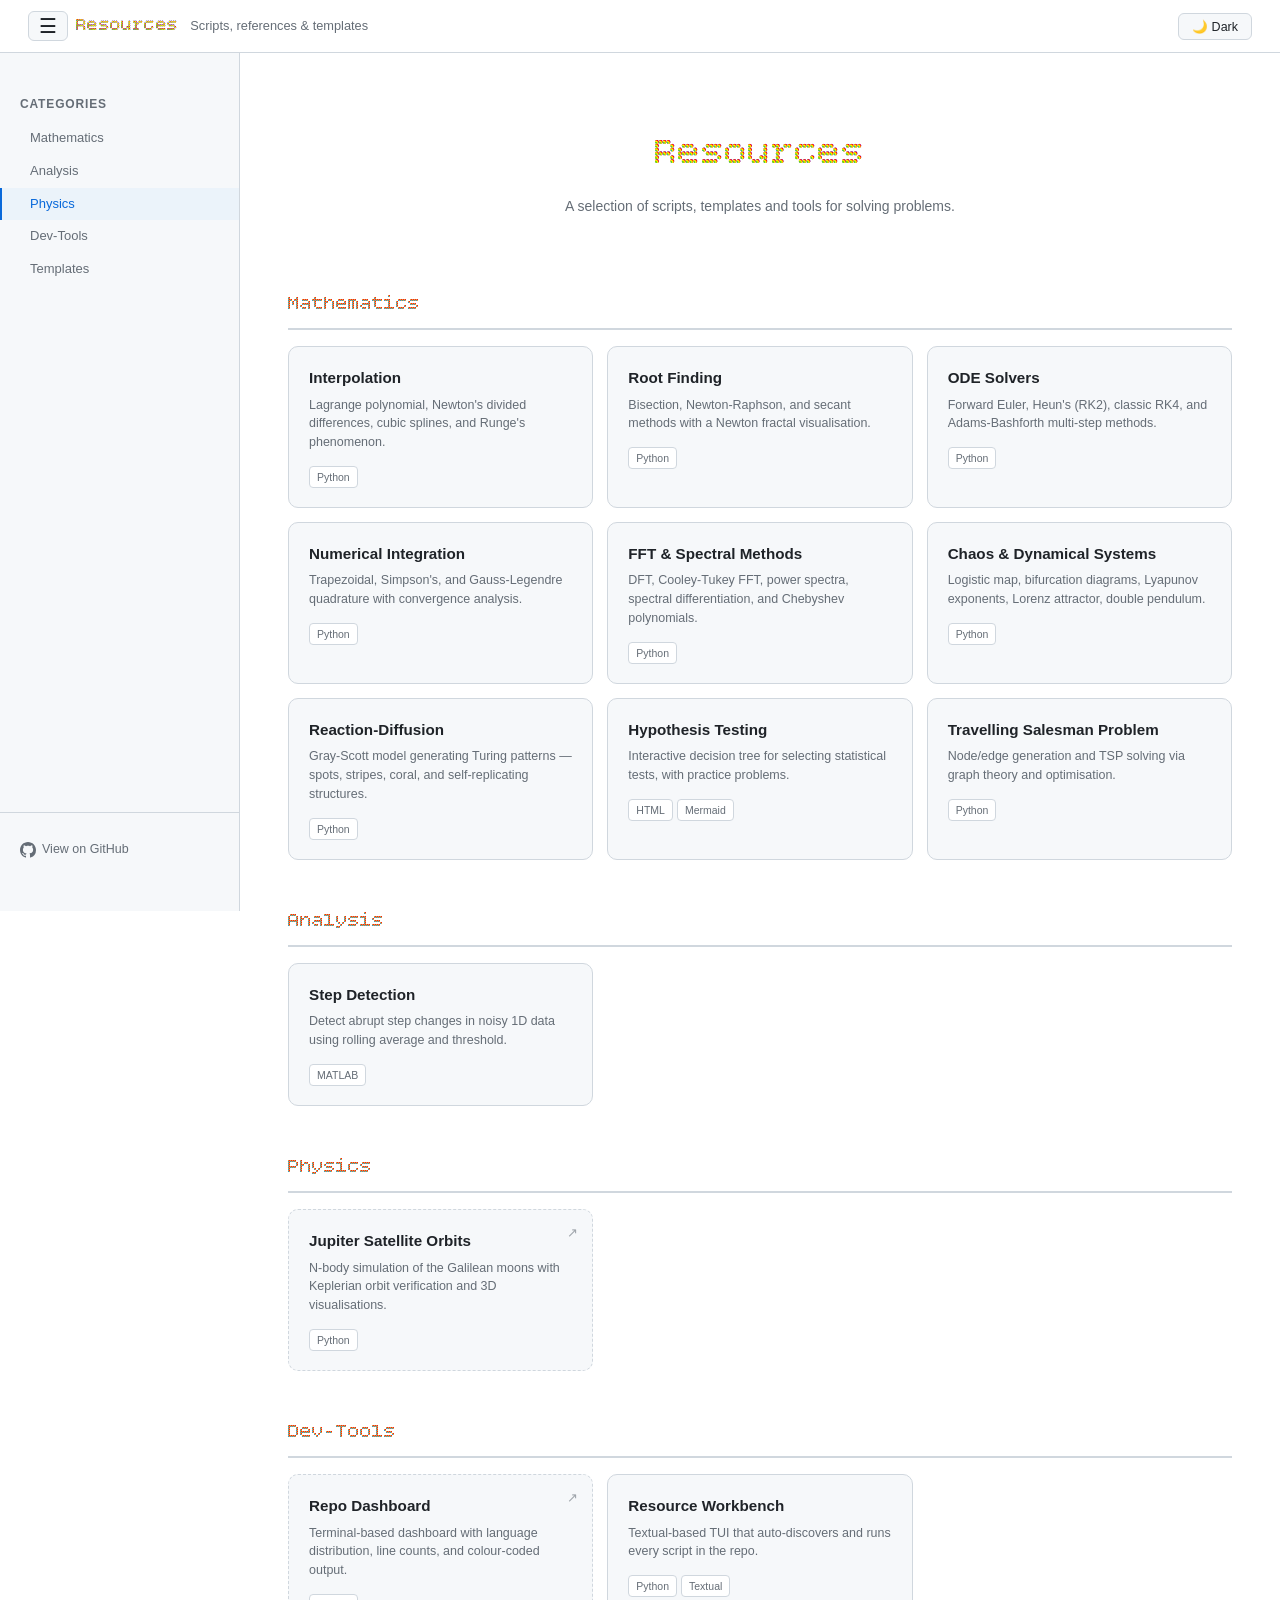
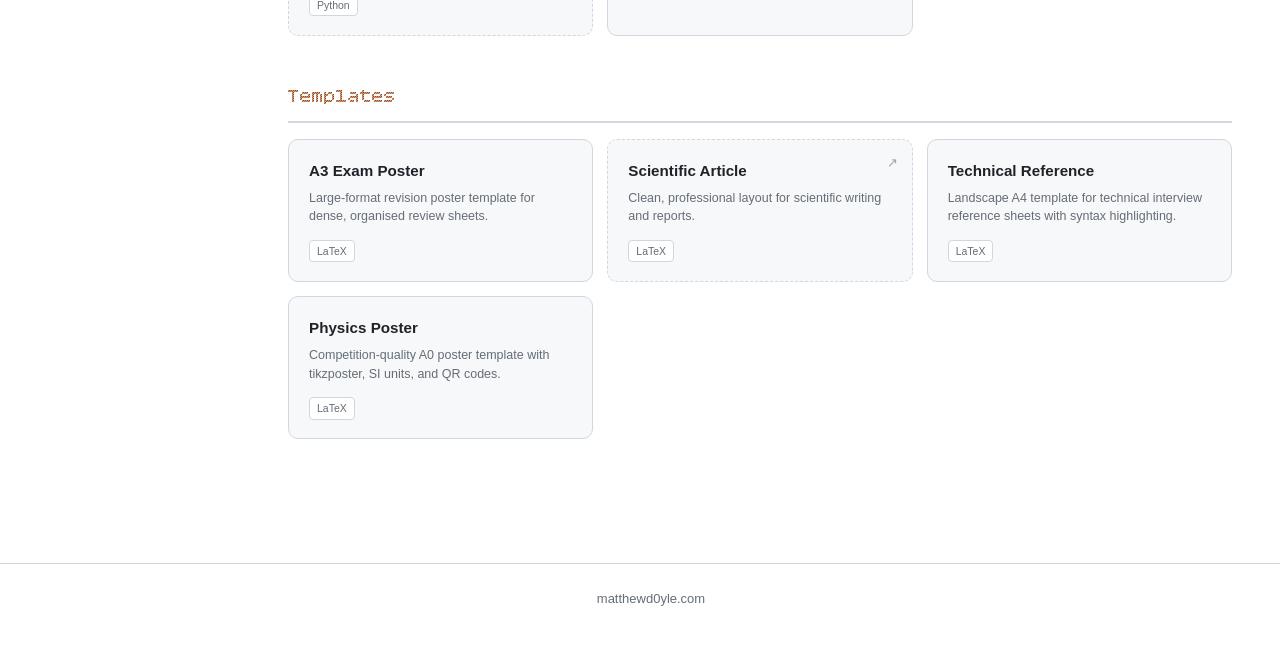
==== index.html @ 34c57814 "Add Numerical Methods pages and shared assets Add new per-topic HTML pages for the Numerical Methods" ====
<!DOCTYPE html>
<html lang="en">
<head>
  <meta charset="UTF-8" />
  <meta name="viewport" content="width=device-width, initial-scale=1.0" />
  <title>Resources</title>
  <link rel="preconnect" href="https://fonts.googleapis.com">
  <link rel="preconnect" href="https://fonts.gstatic.com" crossorigin>
  <link href="https://fonts.googleapis.com/css2?family=Bitcount+Single+Ink:wght@100..900&display=swap" rel="stylesheet">
  <link rel="stylesheet" href="shared/style.css" />
  <script src="shared/theme.js"></script>
</head>
<body>

<header>
  <div class="header-actions">
    <button id="hamburger-btn" aria-label="Toggle sidebar" onclick="toggleSidebar()">&#9776;</button>
    <div class="title-bar">
      <h1>Resources</h1>
      <span class="subtitle">Scripts, references &amp; templates</span>
    </div>
  </div>
  <button id="theme-btn" onclick="toggleTheme()" aria-label="Toggle colour theme"></button>
</header>

<div class="layout">
<nav class="sidebar" id="sidebar" aria-label="Navigation">
  <button id="sidebar-close-btn" aria-label="Close navigation menu" onclick="closeSidebar()">&times;</button>
  <span class="nav-section">Categories</span>
  <a class="nav-item" href="#mathematics">Mathematics</a>
  <a class="nav-item" href="#analysis">Analysis</a>
  <a class="nav-item" href="#physics">Physics</a>
  <a class="nav-item" href="#dev-tools">Dev-Tools</a>
  <a class="nav-item" href="#templates">Templates</a>
  <div class="sidebar-bottom">
    <a class="sidebar-github" href="https://github.com/matthewjdoyle/Resources" target="_blank" rel="noopener">
      <svg width="16" height="16" viewBox="0 0 16 16" fill="currentColor"><path d="M8 0C3.58 0 0 3.58 0 8c0 3.54 2.29 6.53 5.47 7.59.4.07.55-.17.55-.38 0-.19-.01-.82-.01-1.49-2.01.37-2.53-.49-2.69-.94-.09-.23-.48-.94-.82-1.13-.28-.15-.68-.52-.01-.53.63-.01 1.08.58 1.23.82.72 1.21 1.87.87 2.33.66.07-.52.28-.87.51-1.07-1.78-.2-3.64-.89-3.64-3.95 0-.87.31-1.59.82-2.15-.08-.2-.36-1.02.08-2.12 0 0 .67-.21 2.2.82.64-.18 1.32-.27 2-.27.68 0 1.36.09 2 .27 1.53-1.04 2.2-.82 2.2-.82.44 1.1.16 1.92.08 2.12.51.56.82 1.27.82 2.15 0 3.07-1.87 3.75-3.65 3.95.29.25.54.73.54 1.48 0 1.07-.01 1.93-.01 2.2 0 .21.15.46.55.38A8.013 8.013 0 0016 8c0-4.42-3.58-8-8-8z"/></svg>
      View on GitHub
    </a>
  </div>
</nav>
<div class="sidebar-overlay" id="sidebar-overlay" onclick="closeSidebar()"></div>

<div class="dashboard">

  <div class="hero">
    <h1>Resources</h1>
    <p>A selection of scripts, templates and tools for solving problems.</p>
  </div>

  <!-- ── Mathematics ─────────────────────────────────────────────── -->
  <div class="category" id="mathematics">
    <h2 class="category-heading">Mathematics</h2>
    <div class="card-grid">
      <a class="card" href="Mathematics/Numerical-Methods/Interpolation/">
        <h3>Interpolation</h3>
        <p>Lagrange polynomial, Newton's divided differences, cubic splines, and Runge's phenomenon.</p>
        <span class="tag">Python</span>
      </a>
      <a class="card" href="Mathematics/Numerical-Methods/Root-Finding/">
        <h3>Root Finding</h3>
        <p>Bisection, Newton-Raphson, and secant methods with a Newton fractal visualisation.</p>
        <span class="tag">Python</span>
      </a>
      <a class="card" href="Mathematics/Numerical-Methods/ODE-Solvers/">
        <h3>ODE Solvers</h3>
        <p>Forward Euler, Heun's (RK2), classic RK4, and Adams-Bashforth multi-step methods.</p>
        <span class="tag">Python</span>
      </a>
      <a class="card" href="Mathematics/Numerical-Methods/Numerical-Integration/">
        <h3>Numerical Integration</h3>
        <p>Trapezoidal, Simpson's, and Gauss-Legendre quadrature with convergence analysis.</p>
        <span class="tag">Python</span>
      </a>
      <a class="card" href="Mathematics/Numerical-Methods/FFT-Spectral/">
        <h3>FFT &amp; Spectral Methods</h3>
        <p>DFT, Cooley-Tukey FFT, power spectra, spectral differentiation, and Chebyshev polynomials.</p>
        <span class="tag">Python</span>
      </a>
      <a class="card" href="Mathematics/Numerical-Methods/Chaos-Dynamics/">
        <h3>Chaos &amp; Dynamical Systems</h3>
        <p>Logistic map, bifurcation diagrams, Lyapunov exponents, Lorenz attractor, double pendulum.</p>
        <span class="tag">Python</span>
      </a>
      <a class="card" href="Mathematics/Numerical-Methods/Reaction-Diffusion/">
        <h3>Reaction-Diffusion</h3>
        <p>Gray-Scott model generating Turing patterns — spots, stripes, coral, and self-replicating structures.</p>
        <span class="tag">Python</span>
      </a>
      <a class="card" href="Mathematics/Hypothesis Testing/HypothesisTesting.html">
        <h3>Hypothesis Testing</h3>
        <p>Interactive decision tree for selecting statistical tests, with practice problems.</p>
        <span class="tag">HTML</span><span class="tag">Mermaid</span>
      </a>
      <a class="card" href="shared/md.html?src=Mathematics/TSP/README.md">
        <h3>Travelling Salesman Problem</h3>
        <p>Node/edge generation and TSP solving via graph theory and optimisation.</p>
        <span class="tag">Python</span>
      </a>
    </div>
  </div>

  <!-- ── Analysis ────────────────────────────────────────────────── -->
  <div class="category" id="analysis">
    <h2 class="category-heading">Analysis</h2>
    <div class="card-grid">
      <a class="card" href="shared/md.html?src=Analysis/Step-Detection/README.md">
        <h3>Step Detection</h3>
        <p>Detect abrupt step changes in noisy 1D data using rolling average and threshold.</p>
        <span class="tag">MATLAB</span>
      </a>
    </div>
  </div>

  <!-- ── Physics ─────────────────────────────────────────────────── -->
  <div class="category" id="physics">
    <h2 class="category-heading">Physics</h2>
    <div class="card-grid">
      <a class="card" href="https://github.com/matthewjdoyle/Resources/tree/main/Physics/Jupiter-Satellite-Orbits" target="_blank" rel="noopener">
        <h3>Jupiter Satellite Orbits</h3>
        <p>N-body simulation of the Galilean moons with Keplerian orbit verification and 3D visualisations.</p>
        <span class="tag">Python</span>
      </a>
    </div>
  </div>

  <!-- ── Dev-Tools ───────────────────────────────────────────────── -->
  <div class="category" id="dev-tools">
    <h2 class="category-heading">Dev-Tools</h2>
    <div class="card-grid">
      <a class="card" href="https://github.com/matthewjdoyle/Resources/tree/main/Dev-Tools" target="_blank" rel="noopener">
        <h3>Repo Dashboard</h3>
        <p>Terminal-based dashboard with language distribution, line counts, and colour-coded output.</p>
        <span class="tag">Python</span>
      </a>
      <a class="card" href="shared/md.html?src=Dev-Tools/workbench/README.md">
        <h3>Resource Workbench</h3>
        <p>Textual-based TUI that auto-discovers and runs every script in the repo.</p>
        <span class="tag">Python</span><span class="tag">Textual</span>
      </a>
    </div>
  </div>

  <!-- ── Templates ───────────────────────────────────────────────── -->
  <div class="category" id="templates">
    <h2 class="category-heading">Templates</h2>
    <div class="card-grid">
      <a class="card" href="shared/md.html?src=Templates/LaTeX/A3 Exam Poster Template/README.md">
        <h3>A3 Exam Poster</h3>
        <p>Large-format revision poster template for dense, organised review sheets.</p>
        <span class="tag">LaTeX</span>
      </a>
      <a class="card" href="https://github.com/matthewjdoyle/Resources/tree/main/Templates/LaTeX/Popular%20Account%20Template" target="_blank" rel="noopener">
        <h3>Scientific Article</h3>
        <p>Clean, professional layout for scientific writing and reports.</p>
        <span class="tag">LaTeX</span>
      </a>
      <a class="card" href="shared/md.html?src=Templates/LaTeX/Info Sheet/README.md">
        <h3>Technical Reference</h3>
        <p>Landscape A4 template for technical interview reference sheets with syntax highlighting.</p>
        <span class="tag">LaTeX</span>
      </a>
      <a class="card" href="shared/md.html?src=Templates/LaTeX/Physics Poster Template/README.md">
        <h3>Physics Poster</h3>
        <p>Competition-quality A0 poster template with tikzposter, SI units, and QR codes.</p>
        <span class="tag">LaTeX</span>
      </a>
    </div>
  </div>

</div>
</div>

<footer class="site-footer">
  <a href="https://www.matthewd0yle.com" target="_blank" rel="noopener">
    <img src="https://www.matthewd0yle.com/favicon.ico" alt="" width="16" height="16" class="footer-icon" />
    matthewd0yle.com
  </a>
</footer>

<script src="shared/nav.js"></script>
</body>
</html>
---- shared/style.css ----
/* ══════════════════════════════════════════════════════════════════
   Resources — Shared Stylesheet
   ══════════════════════════════════════════════════════════════════ */

/* ── CSS variables ──────────────────────────────────────────────── */
:root {
  --bg:         #ffffff;
  --surface:    #f6f8fa;
  --border:     #d0d7de;
  --text:       #1f2328;
  --muted:      #656d76;
  --accent:     #0969da;
  --accent2:    #1a7f37;
  --accent3:    #cf222e;
  --accent4:    #8250df;
  --code-bg:    #f6f8fa;
  --code-text:  #1f2328;
  --fig-bg:     #f0f6ff;
  --fig-border: #0969da;
  --inprac-bg:  #dafbe1;
  --inprac-border: #1a7f37;
  --warn-bg:    #fff8c5;
  --warn-border:#9a6700;
  --sidebar-w:  240px;
}
.dark {
  --bg:         #0d1117;
  --surface:    #161b22;
  --border:     #30363d;
  --text:       #e6edf3;
  --muted:      #8b949e;
  --accent:     #58a6ff;
  --accent2:    #3fb950;
  --accent3:    #ff7b72;
  --accent4:    #d2a8ff;
  --code-bg:    #161b22;
  --code-text:  #e6edf3;
  --fig-bg:     #1c2333;
  --fig-border: #58a6ff;
  --inprac-bg:  #112d21;
  --inprac-border: #3fb950;
  --warn-bg:    #2d2200;
  --warn-border:#d4a72c;
}

/* ── Reset ──────────────────────────────────────────────────────── */
*, *::before, *::after { box-sizing: border-box; margin: 0; padding: 0; }
html { scroll-behavior: smooth; }
body {
  background: var(--bg);
  color: var(--text);
  font-family: -apple-system, BlinkMacSystemFont, "Segoe UI", Helvetica, Arial, sans-serif;
  font-size: 15.5px;
  line-height: 1.75;
  transition: background .2s, color .2s;
}
a { color: var(--accent); text-decoration: none; }
a:hover { text-decoration: underline; }
p { margin-bottom: 1em; }
ul, ol { padding-left: 1.6em; margin-bottom: 1em; }
li { margin-bottom: .3em; }

/* ── Top bar ──────────────────────────────────────────────────── */
header {
  position: sticky; top: 0; z-index: 200;
  background: var(--bg);
  border-bottom: 1px solid var(--border);
  display: flex; align-items: center; justify-content: space-between;
  padding: 10px 28px;
  backdrop-filter: blur(8px);
}
header .title-bar { display: flex; align-items: baseline; gap: 12px; }
header h1 { font-size: 1.15rem; font-weight: 400; letter-spacing: .02em; font-family: "Bitcount Single Ink", sans-serif; }
header h1 a { color: inherit; text-decoration: none; }
header h1 a:hover { color: var(--accent); text-decoration: none; }
header .subtitle { font-size: .8rem; color: var(--muted); }
#theme-btn {
  background: var(--surface); border: 1px solid var(--border);
  color: var(--text); border-radius: 6px; padding: 5px 13px;
  cursor: pointer; font-size: 12.5px; transition: background .15s;
}
#theme-btn:hover { background: var(--border); }
#theme-btn:focus { outline: 2px solid #58a6ff; outline-offset: 2px; }

/* ── Layout: sidebar + content ──────────────────────────────── */
.layout { display: flex; min-height: 100vh; }

/* Sidebar */
nav.sidebar {
  width: var(--sidebar-w);
  flex-shrink: 0;
  position: sticky;
  top: 42px;
  height: calc(100vh - 42px);
  overflow-y: auto;
  border-right: 1px solid var(--border);
  padding: 24px 0 40px;
  background: var(--surface);
}
nav.sidebar .nav-group { margin-bottom: 6px; }
nav.sidebar .nav-section {
  display: block; padding: 7px 20px;
  font-size: 12px; font-weight: 700;
  text-transform: uppercase; letter-spacing: .07em;
  color: var(--muted); cursor: default; margin-top: 10px;
}
nav.sidebar a.nav-item {
  display: block; padding: 5px 20px 5px 28px;
  font-size: 13px; color: var(--muted);
  border-left: 2px solid transparent;
  transition: color .15s, border-color .15s;
  text-decoration: none;
}
nav.sidebar a.nav-item:hover { color: var(--text); }
nav.sidebar a.nav-item:focus { outline: 2px solid #58a6ff; outline-offset: 2px; }
nav.sidebar a.nav-item.active {
  color: var(--accent);
  border-left-color: var(--accent);
  background: rgba(88,166,255,.07);
}
nav.sidebar a.nav-item.topic-link {
  padding-left: 20px;
  font-weight: 500;
}
nav.sidebar a.nav-item.topic-link.current {
  color: var(--accent);
  font-weight: 600;
}

/* Main content */
main { flex: 1; max-width: 820px; padding: 48px 52px 100px; min-width: 0; }

/* ── Typography ──────────────────────────────────────────────── */
h1.doc-title {
  font-size: 2.2rem; font-weight: 400; line-height: 1.2;
  margin-bottom: 6px; letter-spacing: .01em;
  font-family: "Bitcount Single Ink", sans-serif;
}
.doc-meta { color: var(--muted); font-size: 13px; margin-bottom: 36px; }
.doc-meta span { margin-right: 18px; }

h2.section-heading {
  font-size: 1.55rem; font-weight: 400;
  border-bottom: 2px solid var(--border);
  padding-bottom: 8px; margin: 56px 0 20px;
  scroll-margin-top: 60px;
  font-family: "Bitcount Single Ink", sans-serif;
}
h2.section-heading .section-num {
  color: var(--muted); margin-right: 10px; font-weight: 400;
}
h3.sub-heading {
  font-size: 1.1rem; font-weight: 600;
  margin: 32px 0 12px; scroll-margin-top: 60px;
}
h4.minor-heading {
  font-size: .95rem; font-weight: 600;
  margin: 20px 0 8px; color: var(--muted);
  text-transform: uppercase; letter-spacing: .05em; font-size: .8rem;
}

/* ── Figures ────────────────────────────────────────────────── */
figure {
  background: var(--fig-bg);
  border: 1px solid var(--border);
  border-left: 3px solid var(--fig-border);
  border-radius: 0 8px 8px 0;
  overflow: hidden;
  margin: 24px 0;
}
figure img {
  width: 100%; display: block;
  border-bottom: 1px solid var(--border);
}
figcaption {
  padding: 11px 16px;
  font-size: 13px; color: var(--muted); line-height: 1.55;
}
figcaption strong { color: var(--text); }
figcaption .fig-num { color: var(--accent); font-weight: 700; margin-right: 4px; }
figcaption .run-ref {
  display: inline-block; margin-top: 5px;
  font-family: monospace; font-size: 11.5px;
  background: var(--code-bg); border: 1px solid var(--border);
  border-radius: 4px; padding: 1px 7px; color: var(--accent2);
}

.fig-row { display: grid; grid-template-columns: 1fr 1fr; gap: 16px; margin: 24px 0; }
.fig-row figure { margin: 0; }

/* ── Callout boxes ──────────────────────────────────────────── */
.box {
  border-radius: 8px; padding: 16px 20px; margin: 20px 0;
  border: 1px solid var(--border);
}
.box-title {
  font-size: .78rem; font-weight: 700; text-transform: uppercase;
  letter-spacing: .07em; margin-bottom: 8px;
}
.box.inprac {
  background: var(--inprac-bg); border-color: var(--inprac-border);
}
.box.inprac .box-title { color: var(--accent2); }
.box.warning {
  background: var(--warn-bg); border-color: var(--warn-border);
}
.box.warning .box-title { color: var(--warn-border); }
.box.formula {
  background: var(--surface); border-color: var(--border);
  font-size: 1.05rem; text-align: center;
}

/* ── Code ────────────────────────────────────────────────────── */
pre {
  background: var(--code-bg);
  border: 1px solid var(--border);
  border-radius: 8px;
  padding: 16px 18px;
  overflow-x: auto;
  font-size: 13px; line-height: 1.55;
  margin: 14px 0;
}
code { font-family: "SFMono-Regular", Consolas, "Liberation Mono", Menlo, monospace; }
pre code { color: var(--accent2); }
p code, li code {
  background: var(--surface); border: 1px solid var(--border);
  border-radius: 4px; padding: 1px 6px; font-size: 13px;
  color: var(--accent3);
}

/* ── Comparison table ────────────────────────────────────────── */
.cmp-table { width: 100%; border-collapse: collapse; font-size: 13.5px; margin: 16px 0; }
.cmp-table th, .cmp-table td { text-align: left; padding: 9px 12px; border-bottom: 1px solid var(--border); }
.cmp-table th { background: var(--surface); font-weight: 600; font-size: 11.5px; text-transform: uppercase; letter-spacing: .05em; color: var(--muted); }
.cmp-table tr:last-child td { border-bottom: none; }
.cmp-table tr:hover td { background: rgba(88,166,255,.04); }

/* ── Abstract ────────────────────────────────────────────────── */
.abstract {
  background: var(--surface); border: 1px solid var(--border);
  border-radius: 10px; padding: 20px 24px; margin-bottom: 40px;
  font-size: 14px; color: var(--muted); line-height: 1.7;
}
.abstract strong { color: var(--text); }

/* ── Section divider ─────────────────────────────────────────── */
.sec-divider { border: none; border-top: 1px solid var(--border); margin: 48px 0 0; }

/* ── Breadcrumb ──────────────────────────────────────────────── */
.breadcrumb {
  font-size: 13px;
  color: var(--muted);
  margin-bottom: 8px;
}
.breadcrumb a { color: var(--accent); }
.breadcrumb .sep { margin: 0 6px; opacity: 0.5; }

/* ── Topic prev/next navigation ──────────────────────────────── */
.topic-nav {
  display: flex;
  justify-content: space-between;
  padding: 16px 0;
  border-top: 1px solid var(--border);
  margin-top: 48px;
  font-size: 13.5px;
}
.topic-nav a { color: var(--accent); }

/* ── Sidebar toggle ───────────────────────────────────────── */
#hamburger-btn {
  background: var(--surface); border: 1px solid var(--border);
  color: var(--text); border-radius: 6px; padding: 4px 10px;
  cursor: pointer; font-size: 20px; line-height: 1;
}
#hamburger-btn:focus { outline: 2px solid #58a6ff; outline-offset: 2px; }
#sidebar-close-btn {
  display: none;
  background: none; border: none;
  color: var(--muted); font-size: 22px; cursor: pointer;
  padding: 10px 20px; text-align: right; width: 100%;
}
.sidebar-overlay {
  display: none;
  position: fixed; top: 0; left: 0;
  width: 100%; height: 100%;
  background: rgba(0,0,0,.4); z-index: 240;
}
.sidebar-overlay.active { display: block; }

/* Desktop sidebar collapse */
@media (min-width: 901px) {
  nav.sidebar { transition: width .2s, padding .2s, opacity .2s; }
  nav.sidebar.collapsed {
    width: 0; padding: 0; overflow: hidden; opacity: 0;
    border-right: none;
  }
}

/* ── Sidebar bottom section (GitHub link) ─────────────────── */
.sidebar-bottom {
  margin-top: auto;
  padding-top: 16px;
  border-top: 1px solid var(--border);
}
nav.sidebar {
  display: flex;
  flex-direction: column;
}
.sidebar-github {
  display: flex;
  align-items: center;
  gap: 6px;
  padding: 10px 20px;
  font-size: 12.5px;
  color: var(--muted);
  text-decoration: none;
}
.sidebar-github:hover { color: var(--accent); text-decoration: none; }
.sidebar-github svg { flex-shrink: 0; }

/* ── Header actions (back button area) ────────────────────── */
.header-actions {
  display: flex;
  align-items: center;
  gap: 8px;
}

/* ── Responsive ──────────────────────────────────────────────── */
@media (max-width: 900px) {
  #sidebar-close-btn { display: block; }
  nav.sidebar {
    position: fixed; top: 0; left: 0;
    width: 280px;
    height: 100vh; z-index: 250;
    transform: translateX(-100%);
    transition: transform .3s ease;
  }
  nav.sidebar.open { transform: translateX(0); }
  main { padding: 32px 22px 80px; }
  .fig-row { grid-template-columns: 1fr; }
}

/* ── Dashboard inside layout ──────────────────────────────── */
.layout .dashboard { flex: 1; min-width: 0; }

/* ══════════════════════════════════════════════════════════════════
   Dashboard-specific styles
   ══════════════════════════════════════════════════════════════════ */

.dashboard { max-width: 1000px; margin: 0 auto; padding: 48px 28px 80px; }
.dashboard .hero {
  text-align: center;
  margin-bottom: 48px;
  padding: 20px 0;
}
.dashboard .hero h1 {
  font-size: 2.4rem; font-weight: 400; letter-spacing: .01em;
  margin-bottom: 6px;
  font-family: "Bitcount Single Ink", sans-serif;
}
.dashboard .hero p {
  color: var(--muted); font-size: 14px; margin: 0;
}

.category { margin-bottom: 44px; }
.category-heading {
  font-size: 1.25rem; font-weight: 400;
  border-bottom: 2px solid var(--border);
  padding-bottom: 6px; margin-bottom: 16px;
  color: var(--text);
  font-family: "Bitcount Single Ink", sans-serif;
}

.card-grid {
  display: grid;
  grid-template-columns: repeat(auto-fill, minmax(270px, 1fr));
  gap: 14px;
}
a.card {
  display: block;
  background: var(--surface); border: 1px solid var(--border);
  border-radius: 10px; padding: 18px 20px;
  transition: border-color .15s, box-shadow .15s;
  text-decoration: none;
  color: inherit;
}
a.card:hover {
  border-color: var(--accent);
  box-shadow: 0 2px 12px rgba(88,166,255,.08);
  text-decoration: none;
}
a.card h3 {
  font-size: .95rem; font-weight: 600; margin-bottom: 4px;
  color: var(--text);
}
a.card p {
  font-size: 12.5px; color: var(--muted); margin-bottom: 10px;
  line-height: 1.5;
}
.tag {
  display: inline-block;
  font-size: 10.5px; background: var(--bg); border: 1px solid var(--border);
  border-radius: 4px; padding: 1px 7px; margin-right: 4px;
  color: var(--muted);
}

/* ── External-link card indicator ──────────────────────────────── */
a.card[href^="https://"] {
  border-style: dashed;
  position: relative;
}
a.card[href^="https://"]::after {
  content: "↗";
  position: absolute;
  top: 12px;
  right: 14px;
  font-size: 13px;
  color: var(--muted);
  opacity: 0.6;
}

/* ── Site footer ───────────────────────────────────────────────── */
.site-footer {
  text-align: center;
  padding: 24px 20px 32px;
  border-top: 1px solid var(--border);
  font-size: 13px;
  color: var(--muted);
}
.site-footer a {
  color: var(--muted);
  display: inline-flex;
  align-items: center;
  gap: 6px;
}
.site-footer a:hover { color: var(--accent); }
.footer-icon { border-radius: 2px; }
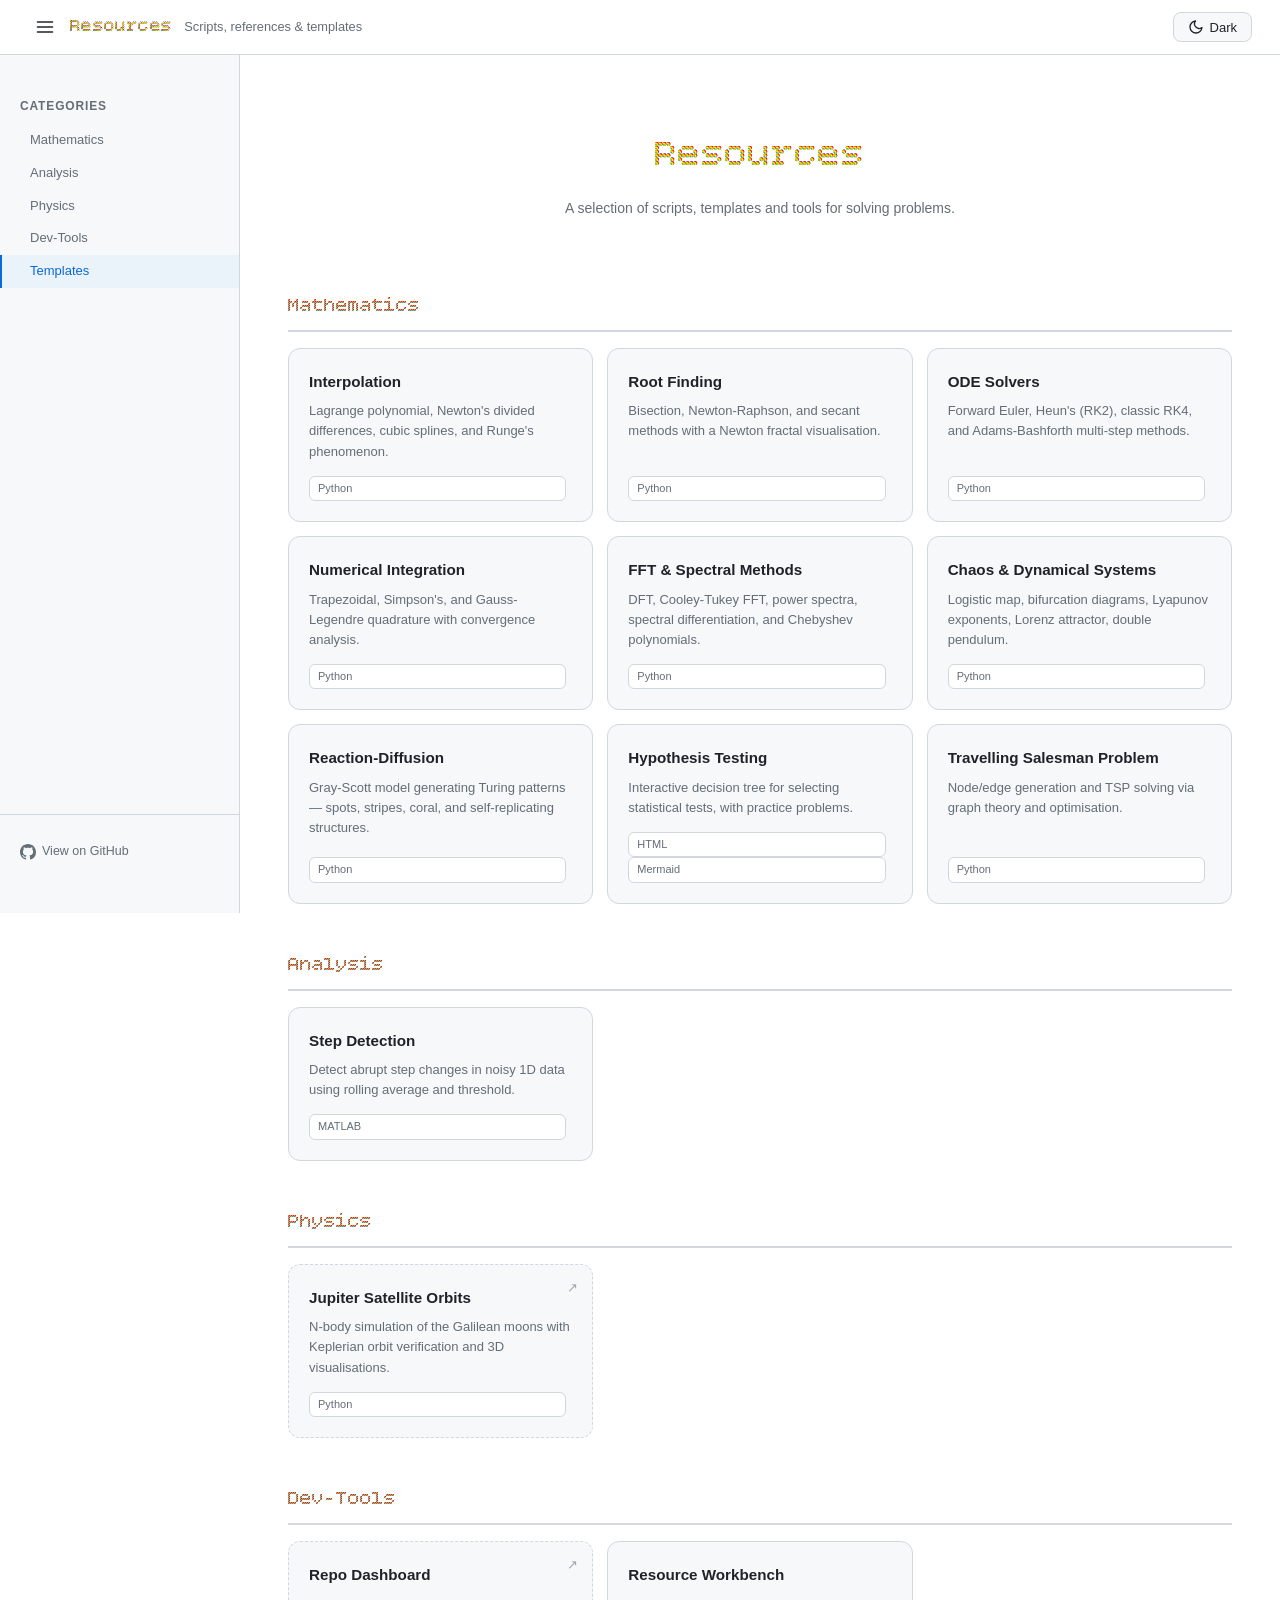
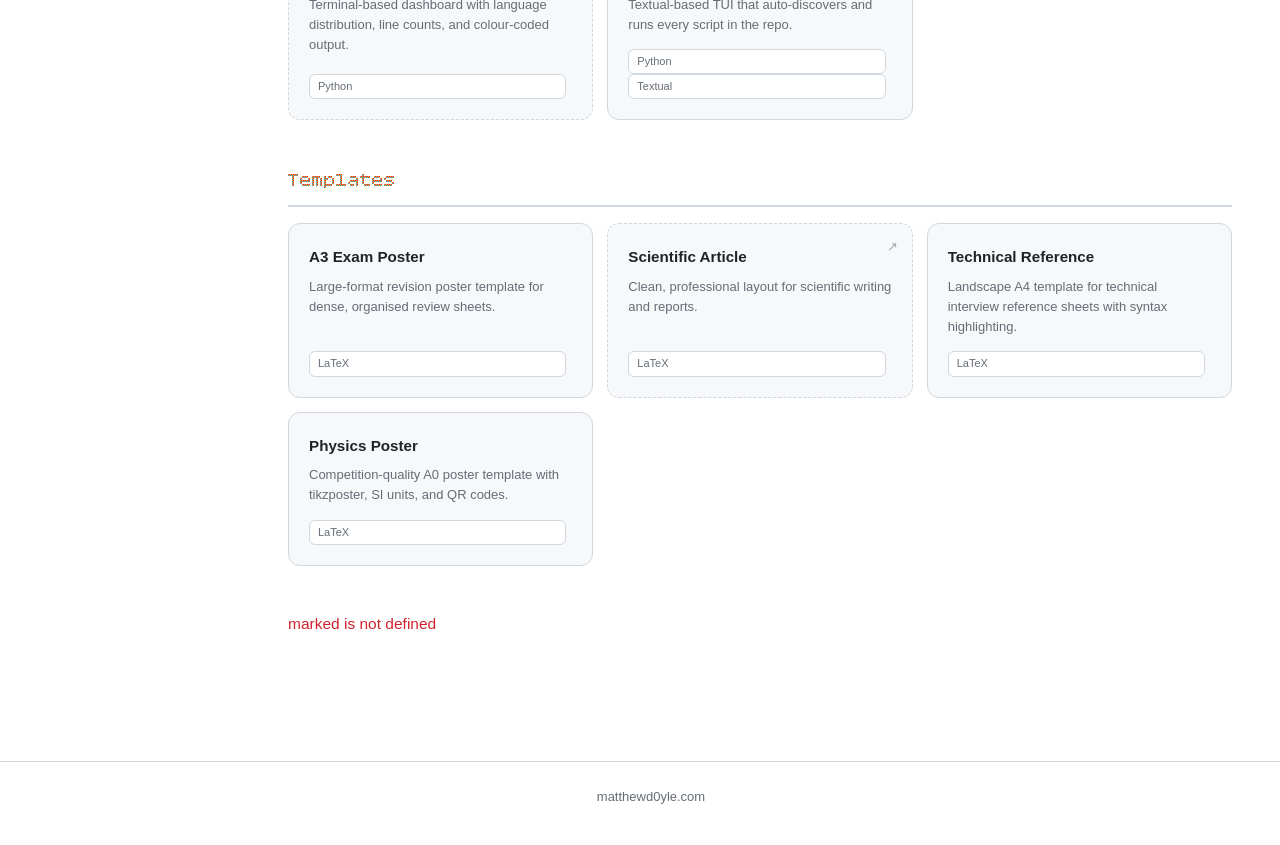
==== commit eb900e0d: "UI polish Load and render README.md client-side using marked (CDN) and inject a README section into " ====
--- a/index.html
+++ b/index.html
@@ -9,12 +9,15 @@
   <link href="https://fonts.googleapis.com/css2?family=Bitcount+Single+Ink:wght@100..900&display=swap" rel="stylesheet">
   <link rel="stylesheet" href="shared/style.css" />
   <script src="shared/theme.js"></script>
+  <script src="https://cdn.jsdelivr.net/npm/marked/marked.min.js"></script>
 </head>
 <body>
 
 <header>
   <div class="header-actions">
-    <button id="hamburger-btn" aria-label="Toggle sidebar" onclick="toggleSidebar()">&#9776;</button>
+    <button id="hamburger-btn" aria-label="Toggle sidebar" onclick="toggleSidebar()">
+      <svg width="20" height="20" viewBox="0 0 24 24" fill="none" stroke="currentColor" stroke-width="2" stroke-linecap="round" stroke-linejoin="round"><line x1="3" y1="12" x2="21" y2="12"/><line x1="3" y1="6" x2="21" y2="6"/><line x1="3" y1="18" x2="21" y2="18"/></svg>
+    </button>
     <div class="title-bar">
       <h1>Resources</h1>
       <span class="subtitle">Scripts, references &amp; templates</span>
@@ -168,6 +171,13 @@
     </div>
   </div>
 
+  <!-- ── README ──────────────────────────────────────────────────── -->
+  <div class="category" id="readme">
+    <div id="readme-content">
+      <p style="color:var(--muted);">Loading README...</p>
+    </div>
+  </div>
+
 </div>
 </div>
 
@@ -179,5 +189,19 @@
 </footer>
 
 <script src="shared/nav.js"></script>
+<script>
+  fetch('README.md')
+    .then(r => {
+      if (!r.ok) throw new Error('Could not load README.md (' + r.status + ')');
+      return r.text();
+    })
+    .then(md => {
+      document.getElementById('readme-content').innerHTML = marked.parse(md);
+    })
+    .catch(err => {
+      document.getElementById('readme-content').innerHTML = 
+        '<p style="color:var(--accent3);">' + err.message + '</p>';
+    });
+</script>
 </body>
 </html>
--- a/shared/style.css
+++ b/shared/style.css
@@ -76,11 +76,13 @@
 header .subtitle { font-size: .8rem; color: var(--muted); }
 #theme-btn {
   background: var(--surface); border: 1px solid var(--border);
-  color: var(--text); border-radius: 6px; padding: 5px 13px;
-  cursor: pointer; font-size: 12.5px; transition: background .15s;
-}
-#theme-btn:hover { background: var(--border); }
-#theme-btn:focus { outline: 2px solid #58a6ff; outline-offset: 2px; }
+  color: var(--text); border-radius: 8px; padding: 6px 14px;
+  cursor: pointer; font-size: 13px; font-weight: 500;
+  display: flex; align-items: center; gap: 6px;
+  transition: all 0.2s ease;
+}
+#theme-btn:hover { background: var(--border); transform: translateY(-1px); }
+#theme-btn:focus { outline: 2px solid var(--accent); outline-offset: 2px; }
 
 /* ── Layout: sidebar + content ──────────────────────────────── */
 .layout { display: flex; min-height: 100vh; }
@@ -268,11 +270,13 @@
 
 /* ── Sidebar toggle ───────────────────────────────────────── */
 #hamburger-btn {
-  background: var(--surface); border: 1px solid var(--border);
-  color: var(--text); border-radius: 6px; padding: 4px 10px;
-  cursor: pointer; font-size: 20px; line-height: 1;
-}
-#hamburger-btn:focus { outline: 2px solid #58a6ff; outline-offset: 2px; }
+  background: transparent; border: 1px solid transparent;
+  color: var(--text); border-radius: 6px; padding: 6px;
+  cursor: pointer; display: flex; align-items: center; justify-content: center;
+  transition: all 0.2s ease;
+}
+#hamburger-btn:hover { background: var(--surface); border-color: var(--border); }
+#hamburger-btn:focus { outline: 2px solid var(--accent); outline-offset: 2px; }
 #sidebar-close-btn {
   display: none;
   background: none; border: none;
@@ -377,31 +381,42 @@
   gap: 14px;
 }
 a.card {
-  display: block;
+  display: flex;
+  flex-direction: column;
   background: var(--surface); border: 1px solid var(--border);
-  border-radius: 10px; padding: 18px 20px;
-  transition: border-color .15s, box-shadow .15s;
+  border-radius: 12px; padding: 20px;
+  transition: border-color 0.25s ease, box-shadow 0.25s ease;
   text-decoration: none;
   color: inherit;
 }
 a.card:hover {
   border-color: var(--accent);
-  box-shadow: 0 2px 12px rgba(88,166,255,.08);
+  box-shadow: 0 8px 24px rgba(0,0,0,0.06);
   text-decoration: none;
 }
 a.card h3 {
-  font-size: .95rem; font-weight: 600; margin-bottom: 4px;
+  font-size: .95rem; font-weight: 600; margin-bottom: 6px;
   color: var(--text);
+  transition: color 0.25s ease;
+}
+a.card:hover h3 {
+  color: var(--accent);
 }
 a.card p {
-  font-size: 12.5px; color: var(--muted); margin-bottom: 10px;
-  line-height: 1.5;
+  font-size: 13px; color: var(--muted); margin-bottom: 14px;
+  line-height: 1.55;
 }
 .tag {
   display: inline-block;
-  font-size: 10.5px; background: var(--bg); border: 1px solid var(--border);
-  border-radius: 4px; padding: 1px 7px; margin-right: 4px;
-  color: var(--muted);
+  font-size: 11px; font-weight: 500;
+  background: var(--bg); border: 1px solid var(--border);
+  border-radius: 6px; padding: 2px 8px; margin-right: 6px; margin-top: auto;
+  color: var(--muted);
+  transition: border-color 0.25s ease, color 0.25s ease;
+}
+a.card:hover .tag {
+  border-color: var(--accent);
+  color: var(--accent);
 }
 
 /* ── External-link card indicator ──────────────────────────────── */
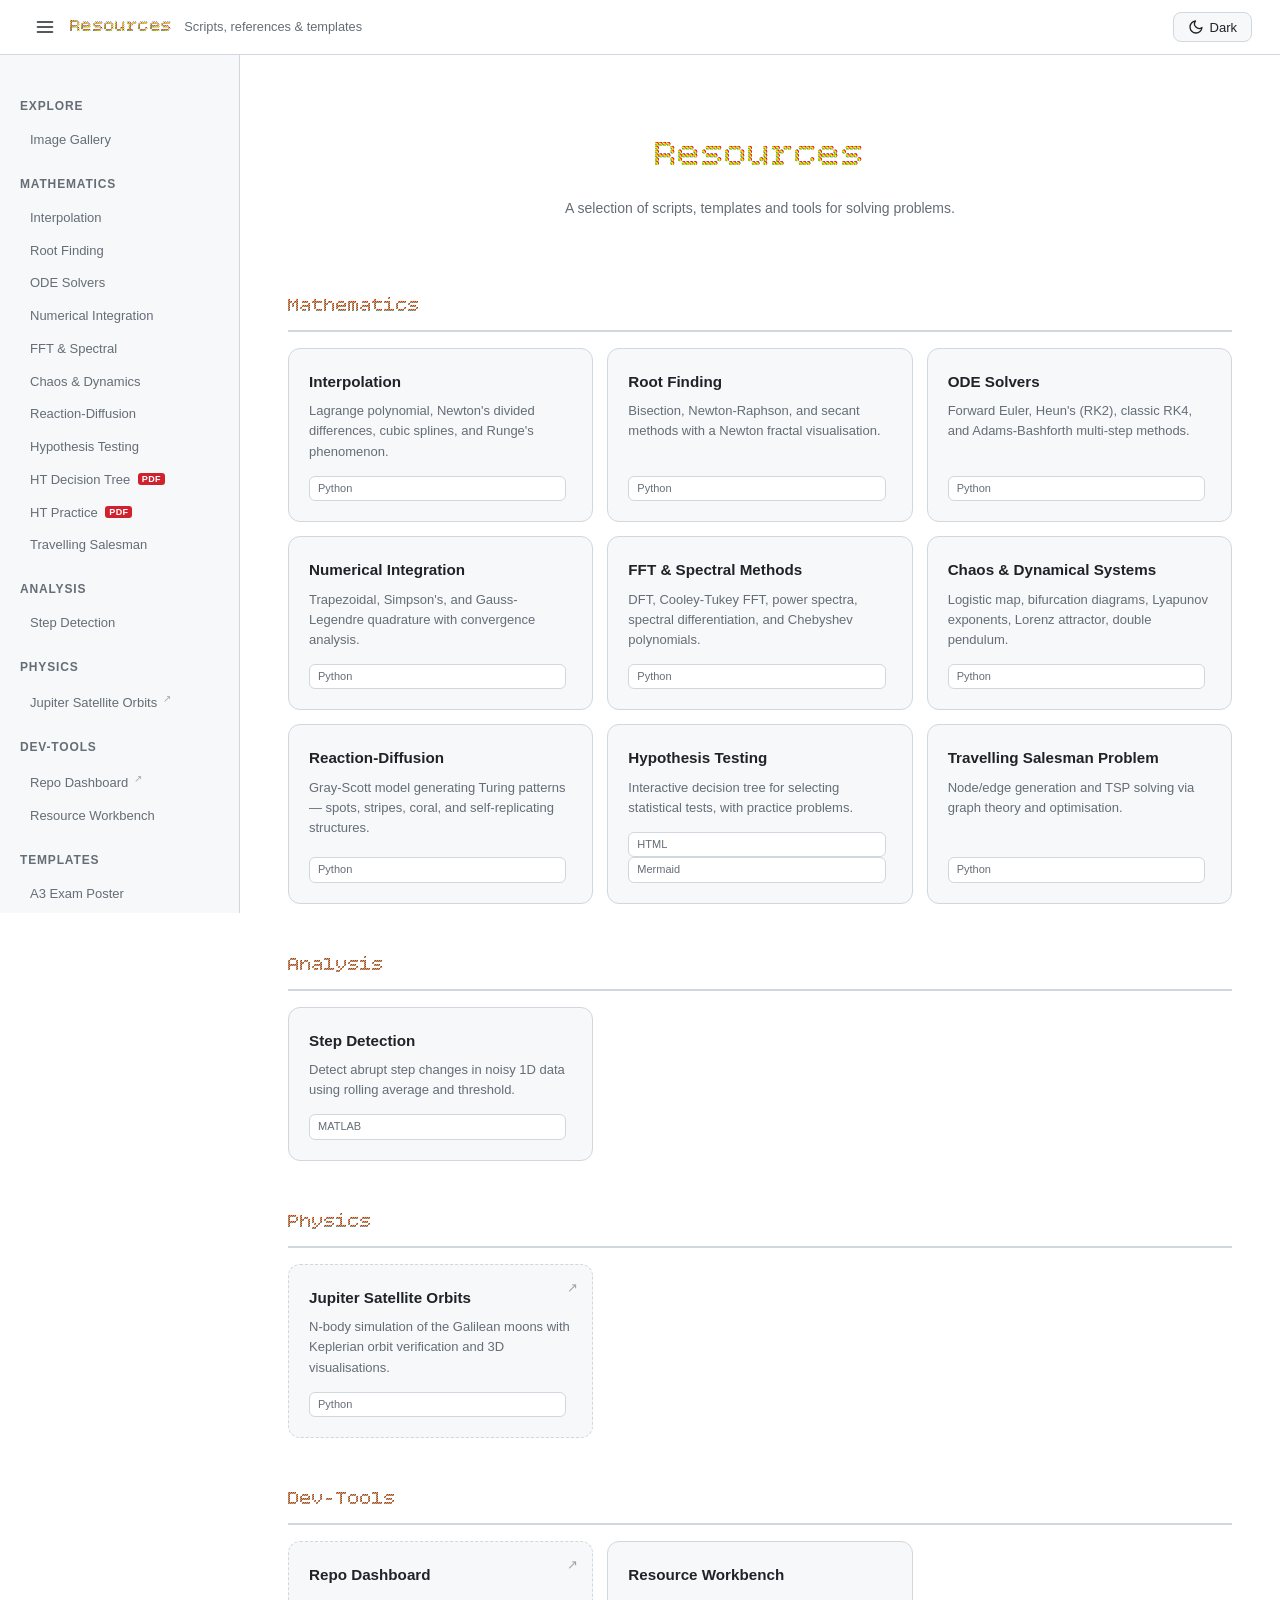
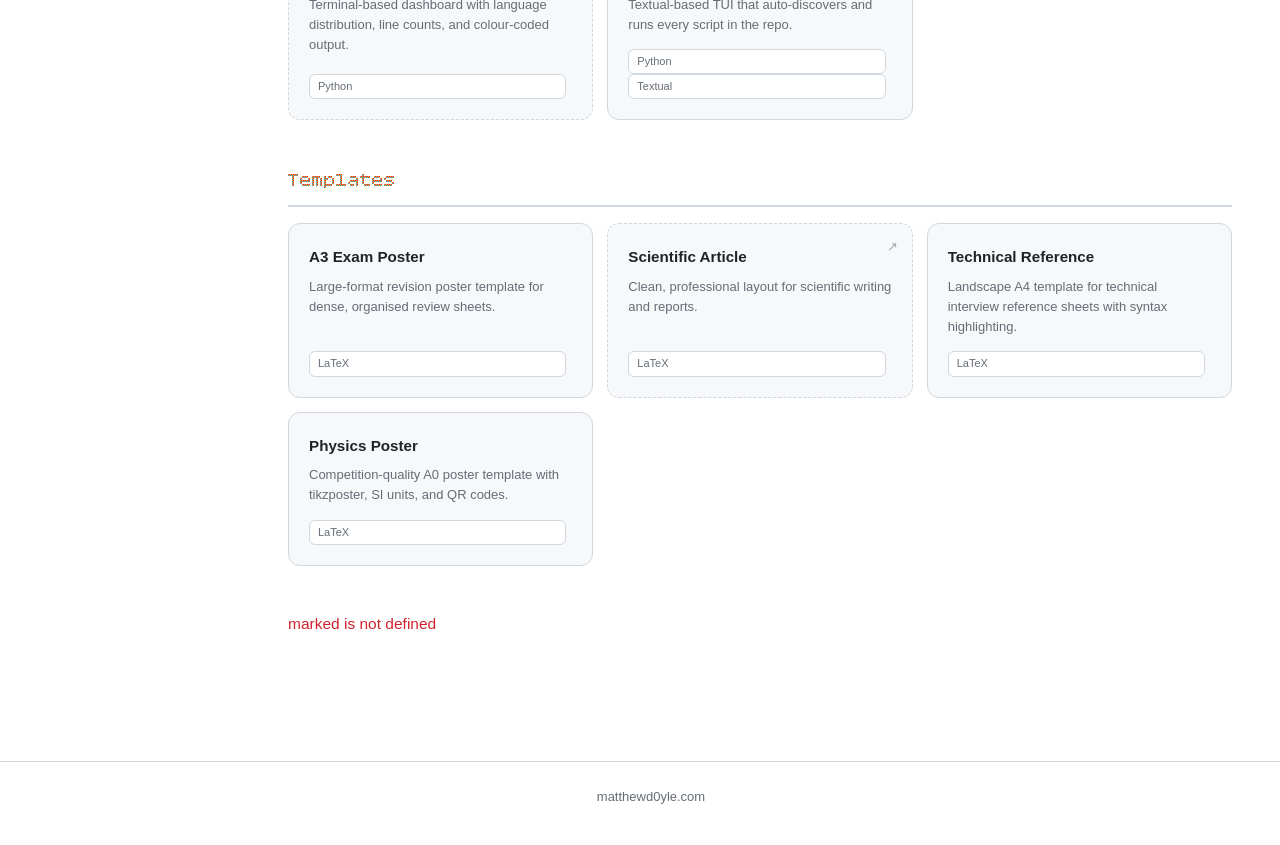
==== commit 68ab1f94: "Convert topic pages to README.md Replace verbose per-topic HTML pages with markdown README.md files " ====
--- a/index.html
+++ b/index.html
@@ -10,6 +10,16 @@
   <link rel="stylesheet" href="shared/style.css" />
   <script src="shared/theme.js"></script>
   <script src="https://cdn.jsdelivr.net/npm/marked/marked.min.js"></script>
+  <script>
+    MathJax = {
+      tex: {
+        inlineMath: [['$','$'], ['\\(','\\)']],
+        displayMath: [['$$','$$'], ['\\[','\\]']]
+      },
+      options: { skipHtmlTags: ['script','noscript','style','textarea','pre'] }
+    };
+  </script>
+  <script src="https://cdn.jsdelivr.net/npm/mathjax@3/es5/tex-mml-chtml.js" async></script>
 </head>
 <body>
 
@@ -29,12 +39,7 @@
 <div class="layout">
 <nav class="sidebar" id="sidebar" aria-label="Navigation">
   <button id="sidebar-close-btn" aria-label="Close navigation menu" onclick="closeSidebar()">&times;</button>
-  <span class="nav-section">Categories</span>
-  <a class="nav-item" href="#mathematics">Mathematics</a>
-  <a class="nav-item" href="#analysis">Analysis</a>
-  <a class="nav-item" href="#physics">Physics</a>
-  <a class="nav-item" href="#dev-tools">Dev-Tools</a>
-  <a class="nav-item" href="#templates">Templates</a>
+  <div id="sidebar-nav"></div>
   <div class="sidebar-bottom">
     <a class="sidebar-github" href="https://github.com/matthewjdoyle/Resources" target="_blank" rel="noopener">
       <svg width="16" height="16" viewBox="0 0 16 16" fill="currentColor"><path d="M8 0C3.58 0 0 3.58 0 8c0 3.54 2.29 6.53 5.47 7.59.4.07.55-.17.55-.38 0-.19-.01-.82-.01-1.49-2.01.37-2.53-.49-2.69-.94-.09-.23-.48-.94-.82-1.13-.28-.15-.68-.52-.01-.53.63-.01 1.08.58 1.23.82.72 1.21 1.87.87 2.33.66.07-.52.28-.87.51-1.07-1.78-.2-3.64-.89-3.64-3.95 0-.87.31-1.59.82-2.15-.08-.2-.36-1.02.08-2.12 0 0 .67-.21 2.2.82.64-.18 1.32-.27 2-.27.68 0 1.36.09 2 .27 1.53-1.04 2.2-.82 2.2-.82.44 1.1.16 1.92.08 2.12.51.56.82 1.27.82 2.15 0 3.07-1.87 3.75-3.65 3.95.29.25.54.73.54 1.48 0 1.07-.01 1.93-.01 2.2 0 .21.15.46.55.38A8.013 8.013 0 0016 8c0-4.42-3.58-8-8-8z"/></svg>
@@ -55,37 +60,37 @@
   <div class="category" id="mathematics">
     <h2 class="category-heading">Mathematics</h2>
     <div class="card-grid">
-      <a class="card" href="Mathematics/Numerical-Methods/Interpolation/">
+      <a class="card" href="shared/md.html?src=Mathematics/Numerical-Methods/Interpolation/README.md">
         <h3>Interpolation</h3>
         <p>Lagrange polynomial, Newton's divided differences, cubic splines, and Runge's phenomenon.</p>
         <span class="tag">Python</span>
       </a>
-      <a class="card" href="Mathematics/Numerical-Methods/Root-Finding/">
+      <a class="card" href="shared/md.html?src=Mathematics/Numerical-Methods/Root-Finding/README.md">
         <h3>Root Finding</h3>
         <p>Bisection, Newton-Raphson, and secant methods with a Newton fractal visualisation.</p>
         <span class="tag">Python</span>
       </a>
-      <a class="card" href="Mathematics/Numerical-Methods/ODE-Solvers/">
+      <a class="card" href="shared/md.html?src=Mathematics/Numerical-Methods/ODE-Solvers/README.md">
         <h3>ODE Solvers</h3>
         <p>Forward Euler, Heun's (RK2), classic RK4, and Adams-Bashforth multi-step methods.</p>
         <span class="tag">Python</span>
       </a>
-      <a class="card" href="Mathematics/Numerical-Methods/Numerical-Integration/">
+      <a class="card" href="shared/md.html?src=Mathematics/Numerical-Methods/Numerical-Integration/README.md">
         <h3>Numerical Integration</h3>
         <p>Trapezoidal, Simpson's, and Gauss-Legendre quadrature with convergence analysis.</p>
         <span class="tag">Python</span>
       </a>
-      <a class="card" href="Mathematics/Numerical-Methods/FFT-Spectral/">
+      <a class="card" href="shared/md.html?src=Mathematics/Numerical-Methods/FFT-Spectral/README.md">
         <h3>FFT &amp; Spectral Methods</h3>
         <p>DFT, Cooley-Tukey FFT, power spectra, spectral differentiation, and Chebyshev polynomials.</p>
         <span class="tag">Python</span>
       </a>
-      <a class="card" href="Mathematics/Numerical-Methods/Chaos-Dynamics/">
+      <a class="card" href="shared/md.html?src=Mathematics/Numerical-Methods/Chaos-Dynamics/README.md">
         <h3>Chaos &amp; Dynamical Systems</h3>
         <p>Logistic map, bifurcation diagrams, Lyapunov exponents, Lorenz attractor, double pendulum.</p>
         <span class="tag">Python</span>
       </a>
-      <a class="card" href="Mathematics/Numerical-Methods/Reaction-Diffusion/">
+      <a class="card" href="shared/md.html?src=Mathematics/Numerical-Methods/Reaction-Diffusion/README.md">
         <h3>Reaction-Diffusion</h3>
         <p>Gray-Scott model generating Turing patterns — spots, stripes, coral, and self-replicating structures.</p>
         <span class="tag">Python</span>
@@ -189,7 +194,10 @@
 </footer>
 
 <script src="shared/nav.js"></script>
+<script src="shared/toc.js"></script>
 <script>
+  renderTOC('sidebar-nav', null);
+
   fetch('README.md')
     .then(r => {
       if (!r.ok) throw new Error('Could not load README.md (' + r.status + ')');
@@ -197,6 +205,9 @@
     })
     .then(md => {
       document.getElementById('readme-content').innerHTML = marked.parse(md);
+      if (window.MathJax && window.MathJax.typesetPromise) {
+        MathJax.typesetPromise([document.getElementById('readme-content')]);
+      }
     })
     .catch(err => {
       document.getElementById('readme-content').innerHTML = 
--- a/shared/style.css
+++ b/shared/style.css
@@ -124,9 +124,11 @@
   padding-left: 20px;
   font-weight: 500;
 }
-nav.sidebar a.nav-item.topic-link.current {
+nav.sidebar a.nav-item.topic-link.current,
+nav.sidebar a.nav-item.toc-item.current {
   color: var(--accent);
   font-weight: 600;
+  border-left-color: var(--accent);
 }
 
 /* Main content */
@@ -163,10 +165,9 @@
 
 /* ── Figures ────────────────────────────────────────────────── */
 figure {
-  background: var(--fig-bg);
+  background: var(--surface);
   border: 1px solid var(--border);
-  border-left: 3px solid var(--fig-border);
-  border-radius: 0 8px 8px 0;
+  border-radius: 8px;
   overflow: hidden;
   margin: 24px 0;
 }
@@ -434,6 +435,34 @@
   opacity: 0.6;
 }
 
+/* ── TOC icon badges ────────────────────────────────────────────── */
+.ext-icon {
+  font-size: 10px;
+  opacity: 0.55;
+  vertical-align: super;
+  margin-left: 2px;
+}
+.pdf-badge {
+  font-size: 9px; font-weight: 700; letter-spacing: .04em;
+  background: var(--accent3); color: #fff;
+  border-radius: 3px; padding: 1px 4px;
+  vertical-align: middle; margin-left: 4px;
+}
+
+/* ── Gallery ─────────────────────────────────────────────────────── */
+.gallery-grid { columns: 3 260px; gap: 14px; }
+.gallery-card { break-inside: avoid; margin-bottom: 14px; display: block; }
+.gallery-card img { border-radius: 8px; width: 100%; display: block; cursor: zoom-in; }
+.gallery-card figcaption { font-size: 12px; padding: 5px 2px; }
+.gallery-card.hidden { display: none; }
+#gallery-search { width: 100%; padding: 9px 14px; font-size: 14px;
+  border: 1px solid var(--border); border-radius: 8px;
+  background: var(--surface); color: var(--text); margin-bottom: 20px; }
+#lightbox { display:none; position:fixed; inset:0; background:rgba(0,0,0,.85);
+  z-index:1000; align-items:center; justify-content:center; cursor:zoom-out; }
+#lightbox.open { display:flex; }
+#lightbox img { max-width:90vw; max-height:90vh; border-radius:8px; }
+
 /* ── Site footer ───────────────────────────────────────────────── */
 .site-footer {
   text-align: center;
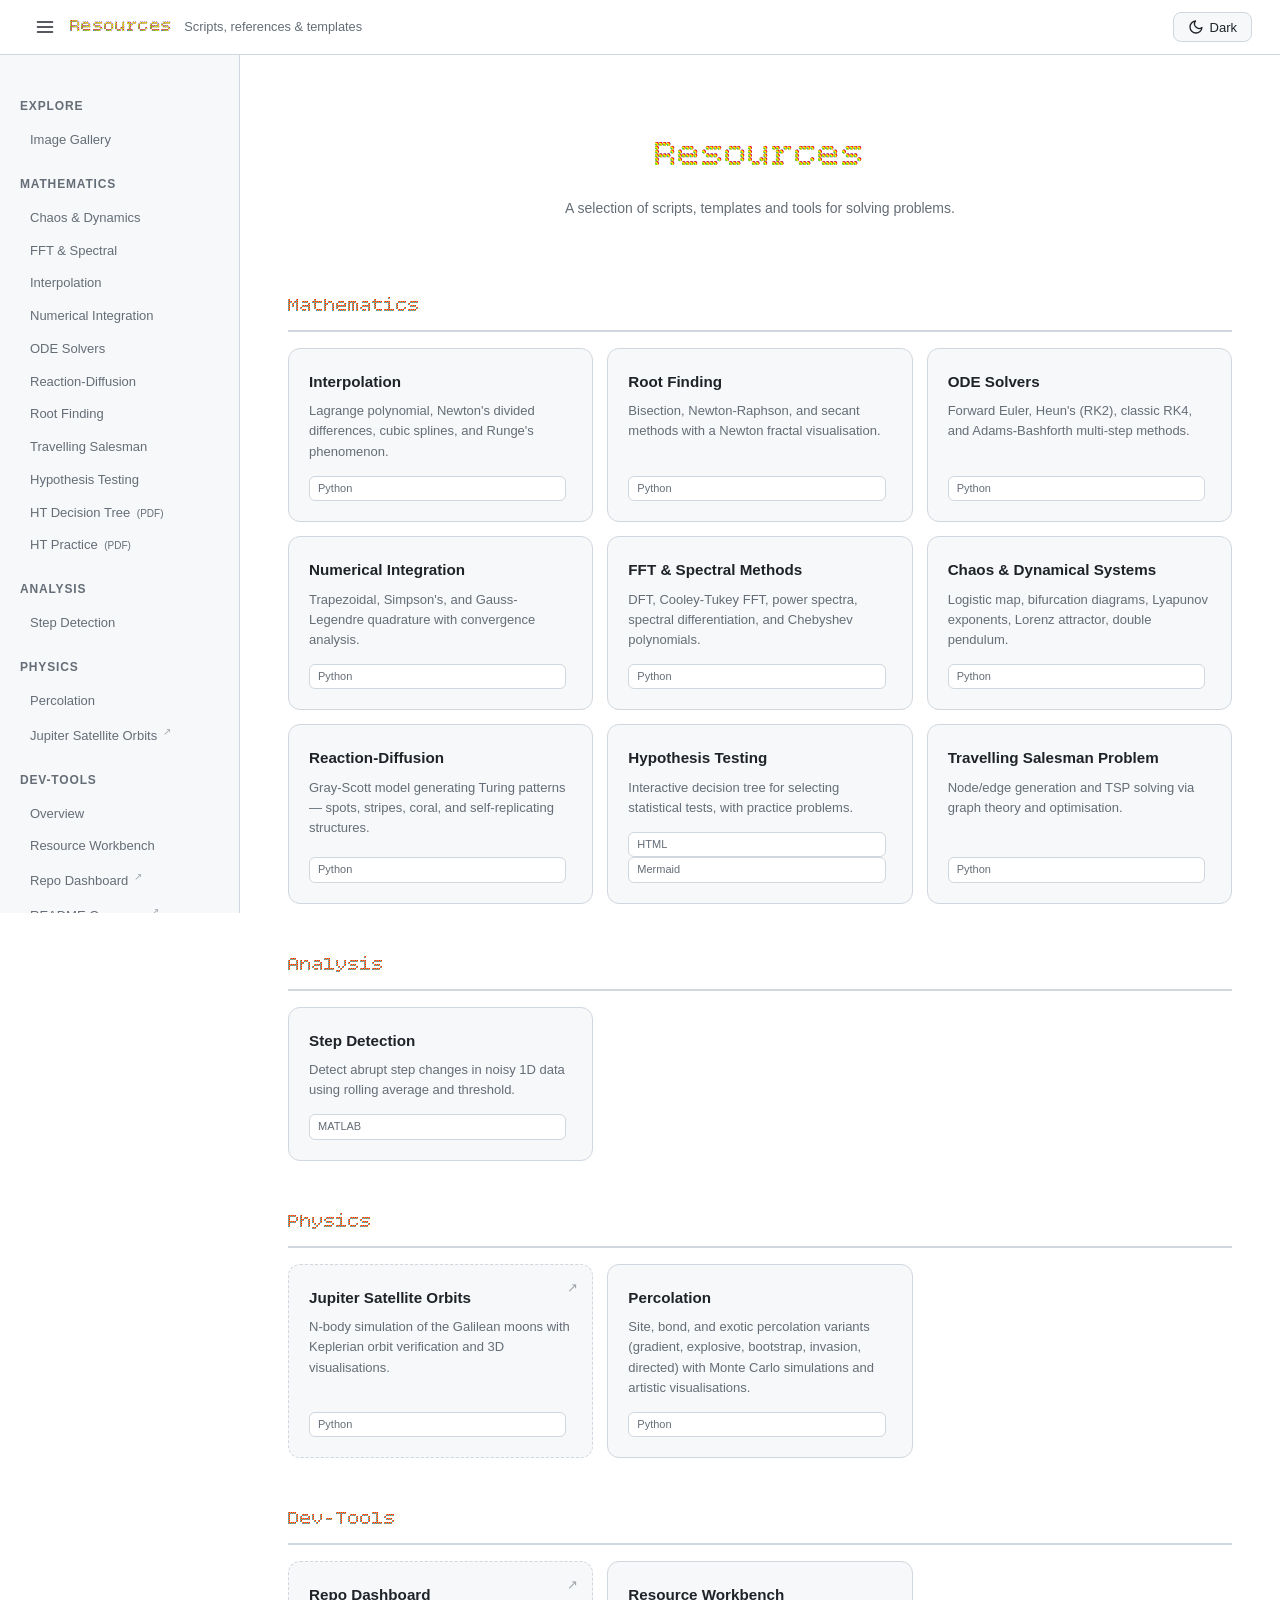
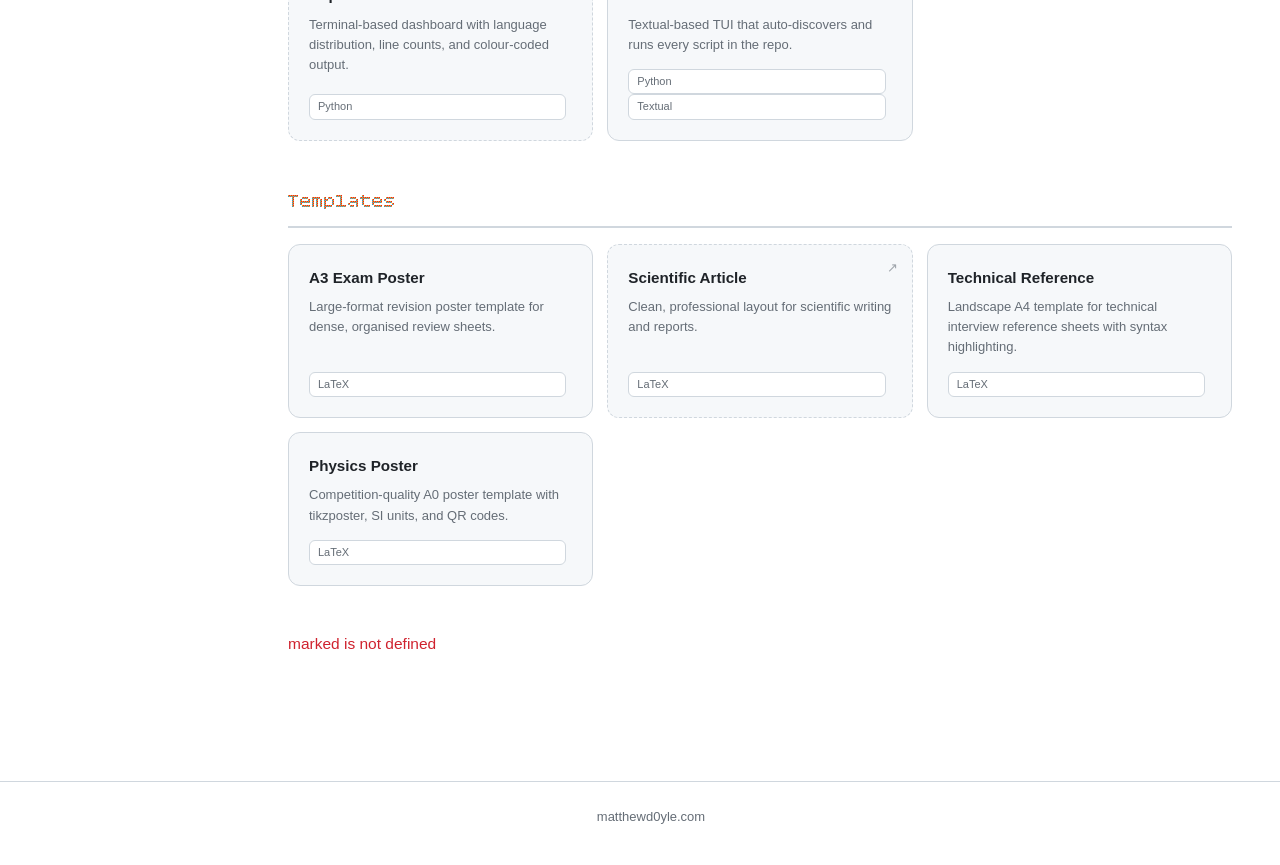
==== commit 09cb2bbb: "Add Percolation demo, scripts, figures & LFS Introduce a new Physics/Percolation section: adds a com" ====
--- a/index.html
+++ b/index.html
@@ -129,6 +129,11 @@
         <p>N-body simulation of the Galilean moons with Keplerian orbit verification and 3D visualisations.</p>
         <span class="tag">Python</span>
       </a>
+      <a class="card" href="shared/md.html?src=Physics/Percolation/README.md">
+        <h3>Percolation</h3>
+        <p>Site, bond, and exotic percolation variants (gradient, explosive, bootstrap, invasion, directed) with Monte Carlo simulations and artistic visualisations.</p>
+        <span class="tag">Python</span>
+      </a>
     </div>
   </div>
 
--- a/shared/style.css
+++ b/shared/style.css
@@ -443,14 +443,14 @@
   margin-left: 2px;
 }
 .pdf-badge {
-  font-size: 9px; font-weight: 700; letter-spacing: .04em;
-  background: var(--accent3); color: #fff;
-  border-radius: 3px; padding: 1px 4px;
-  vertical-align: middle; margin-left: 4px;
+  font-size: 10px; font-weight: 400;
+  color: var(--muted);
+  margin-left: 3px;
 }
 
 /* ── Gallery ─────────────────────────────────────────────────────── */
-.gallery-grid { columns: 3 260px; gap: 14px; }
+main.main--wide { max-width: none; padding-left: 28px; padding-right: 28px; }
+.gallery-grid { column-width: 260px; gap: 14px; }
 .gallery-card { break-inside: avoid; margin-bottom: 14px; display: block; }
 .gallery-card img { border-radius: 8px; width: 100%; display: block; cursor: zoom-in; }
 .gallery-card figcaption { font-size: 12px; padding: 5px 2px; }
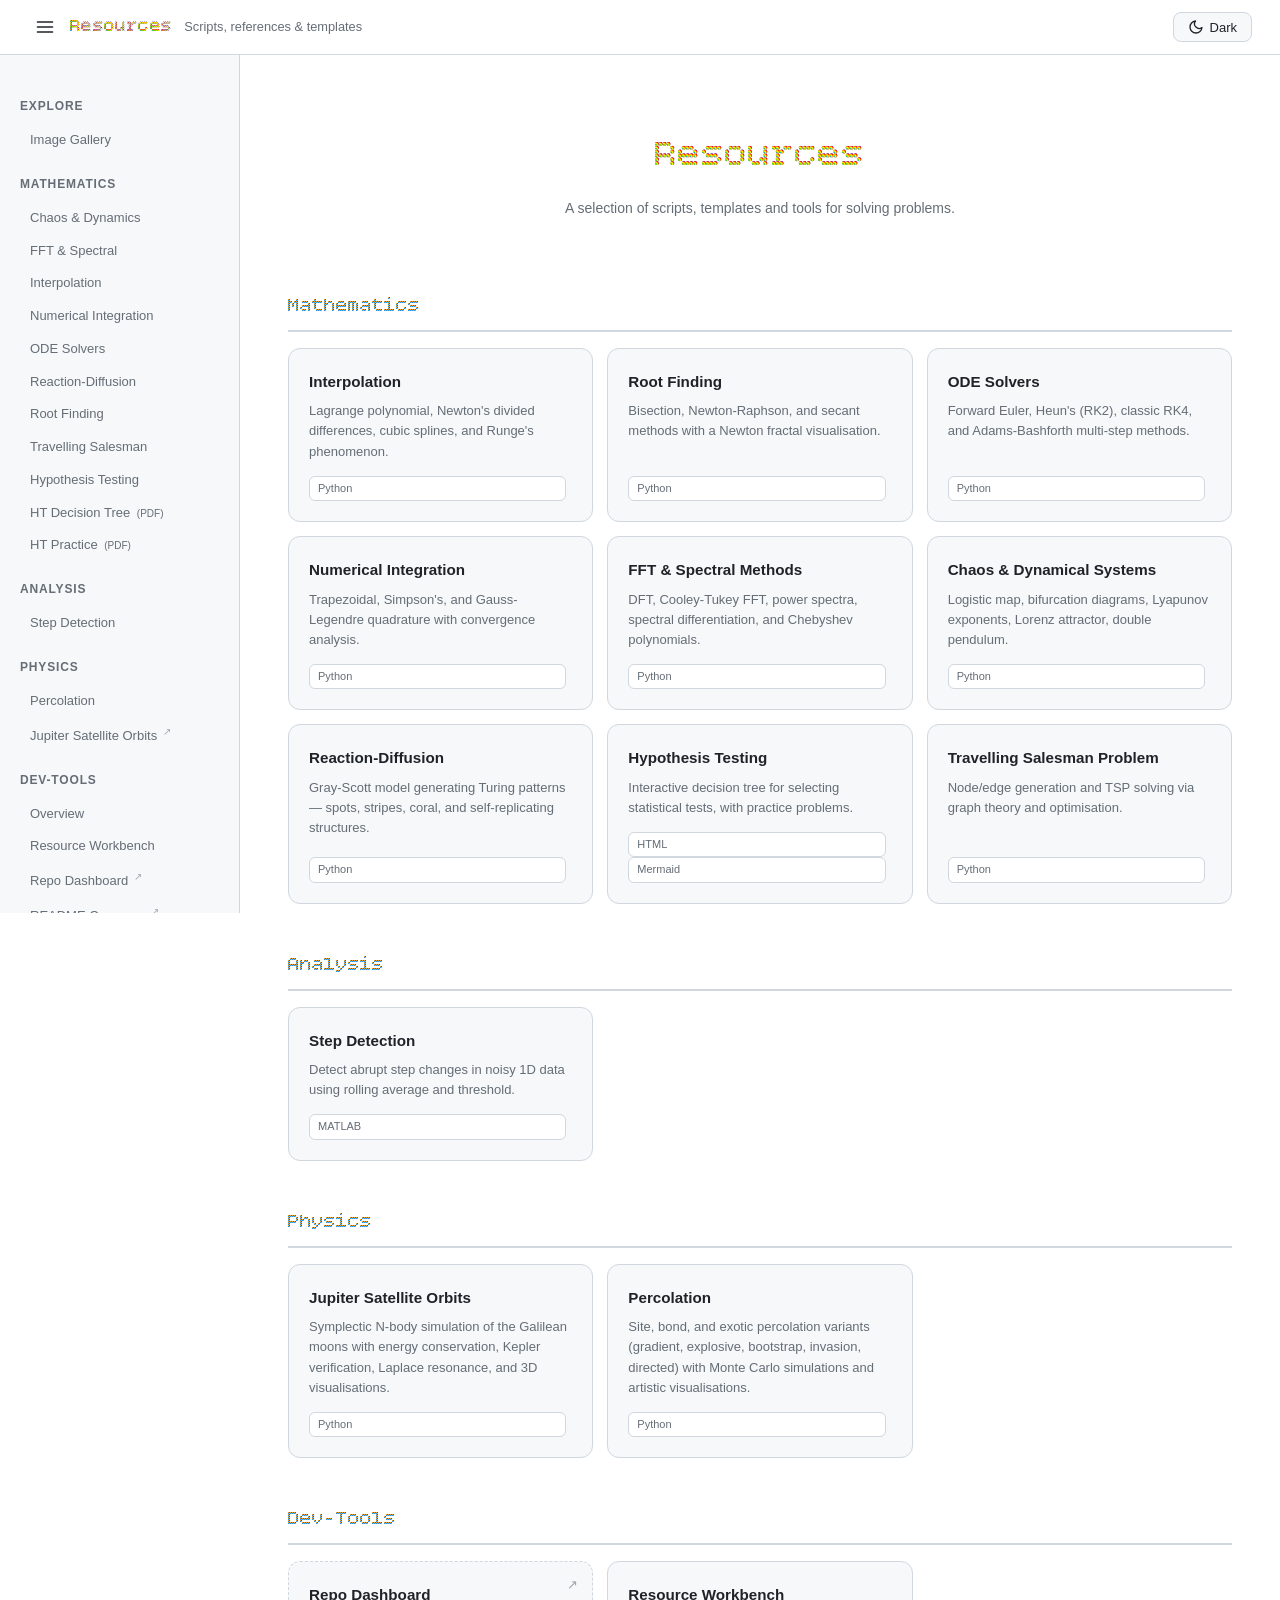
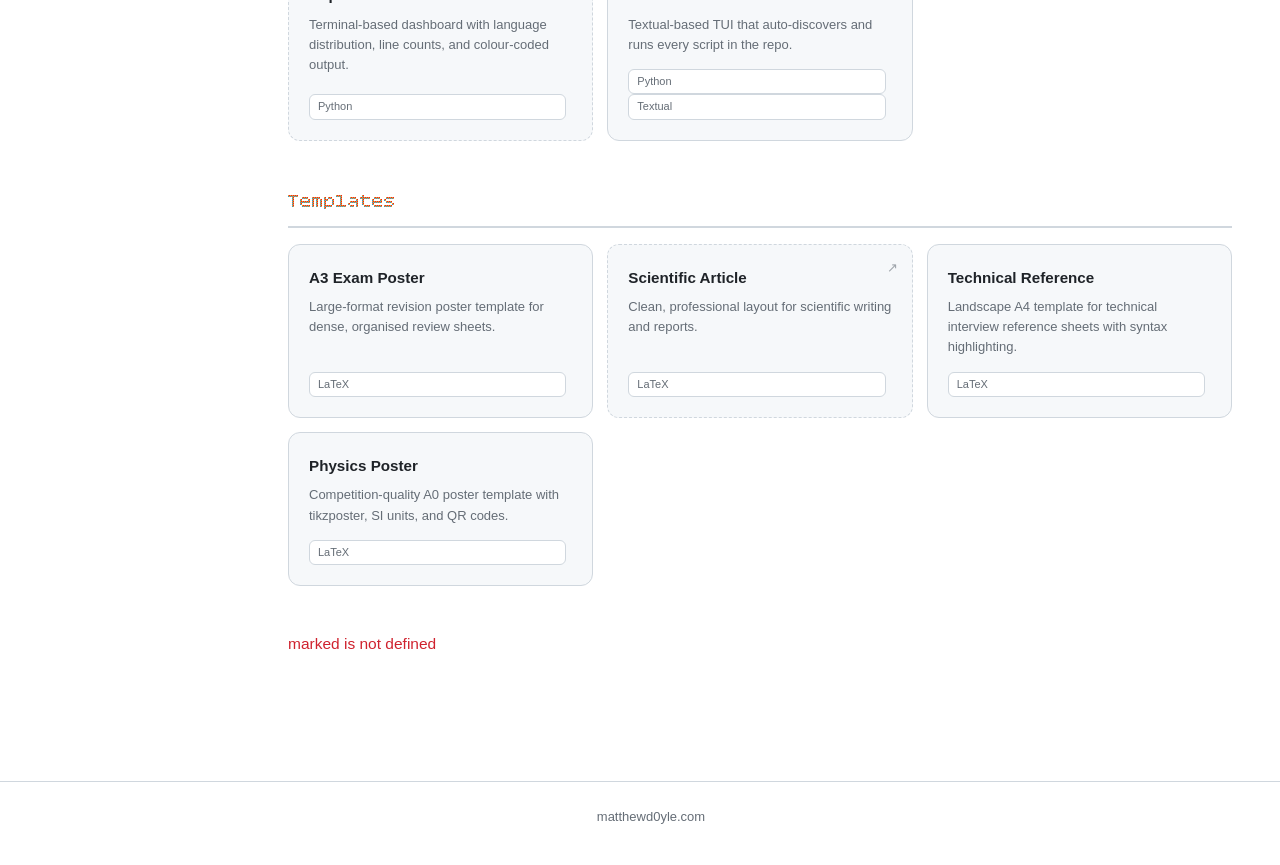
==== commit 1713bcfc: "Add Jupiter N-body simulation and docs Add a new symplectic N-body simulation for Jupiter's Galilean" ====
--- a/index.html
+++ b/index.html
@@ -124,9 +124,9 @@
   <div class="category" id="physics">
     <h2 class="category-heading">Physics</h2>
     <div class="card-grid">
-      <a class="card" href="https://github.com/matthewjdoyle/Resources/tree/main/Physics/Jupiter-Satellite-Orbits" target="_blank" rel="noopener">
+      <a class="card" href="shared/md.html?src=Physics/Jupiter-Satellite-Orbits/README.md">
         <h3>Jupiter Satellite Orbits</h3>
-        <p>N-body simulation of the Galilean moons with Keplerian orbit verification and 3D visualisations.</p>
+        <p>Symplectic N-body simulation of the Galilean moons with energy conservation, Kepler verification, Laplace resonance, and 3D visualisations.</p>
         <span class="tag">Python</span>
       </a>
       <a class="card" href="shared/md.html?src=Physics/Percolation/README.md">
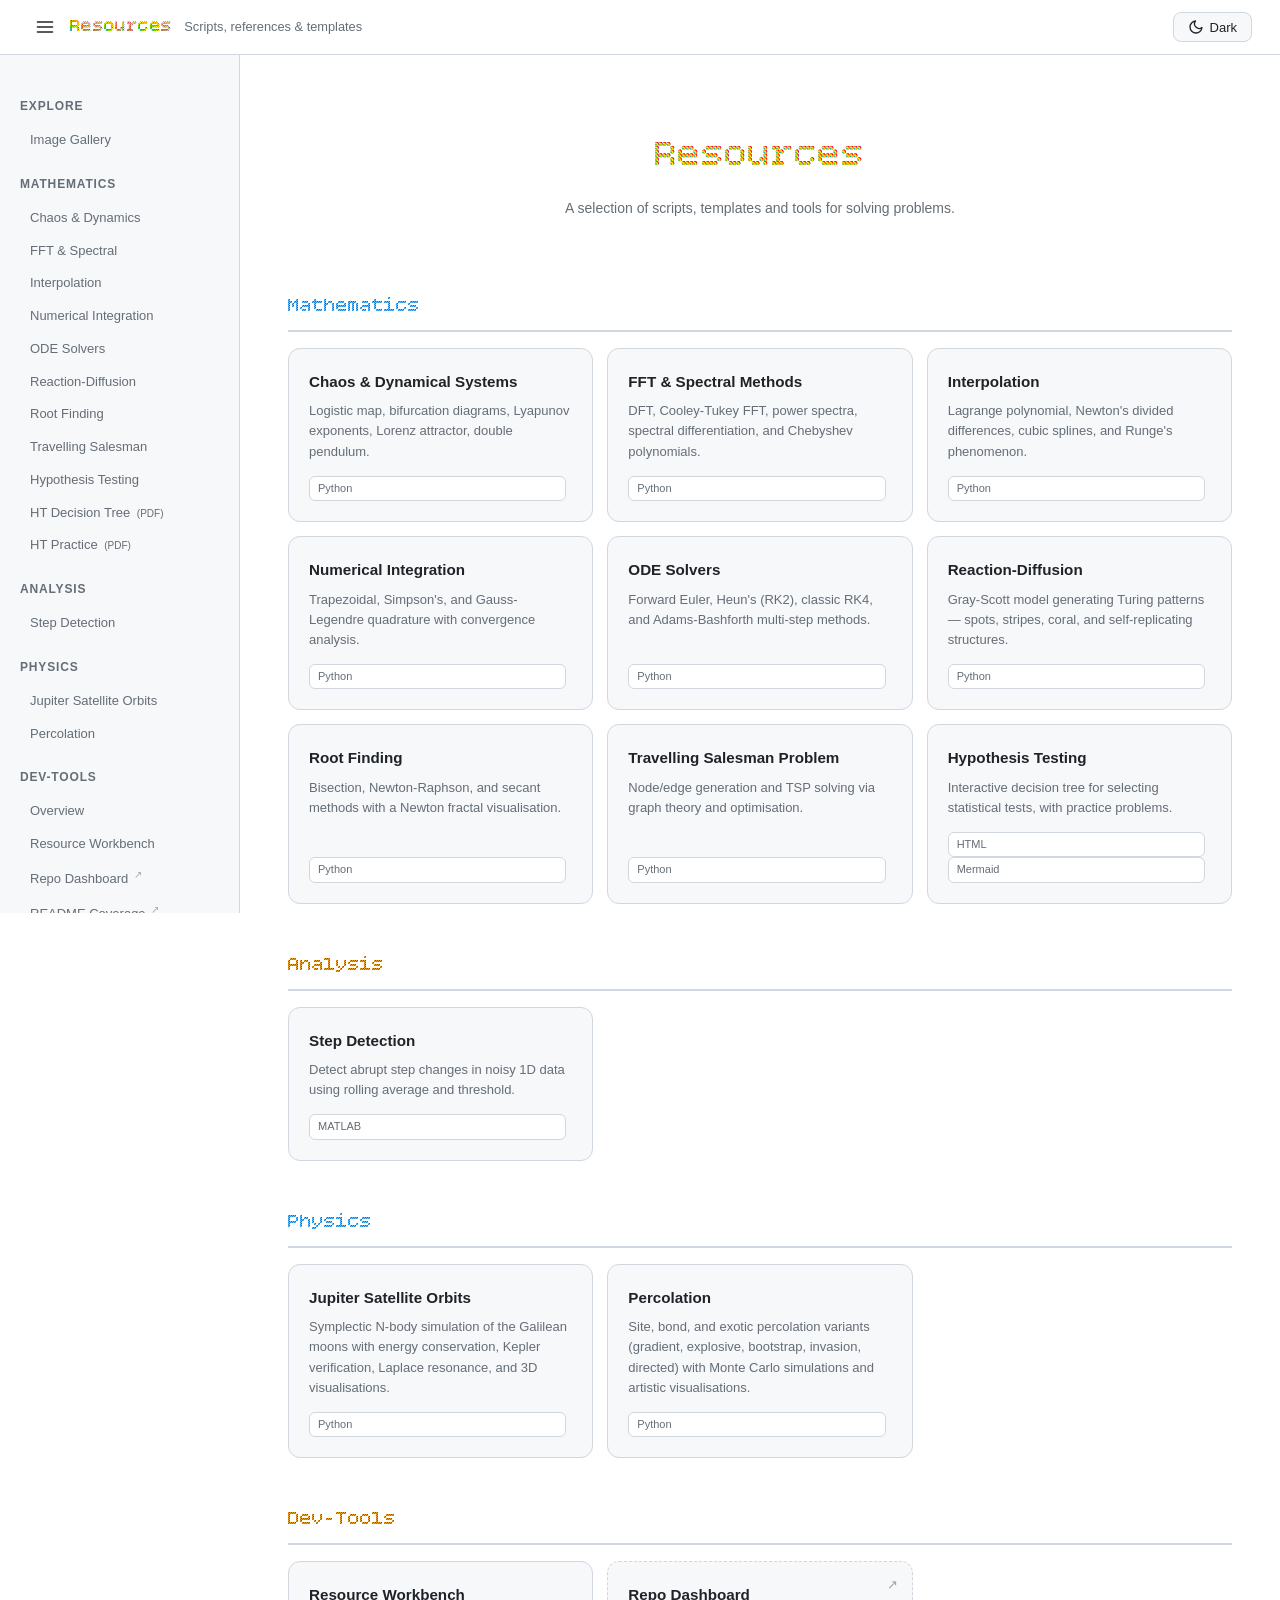
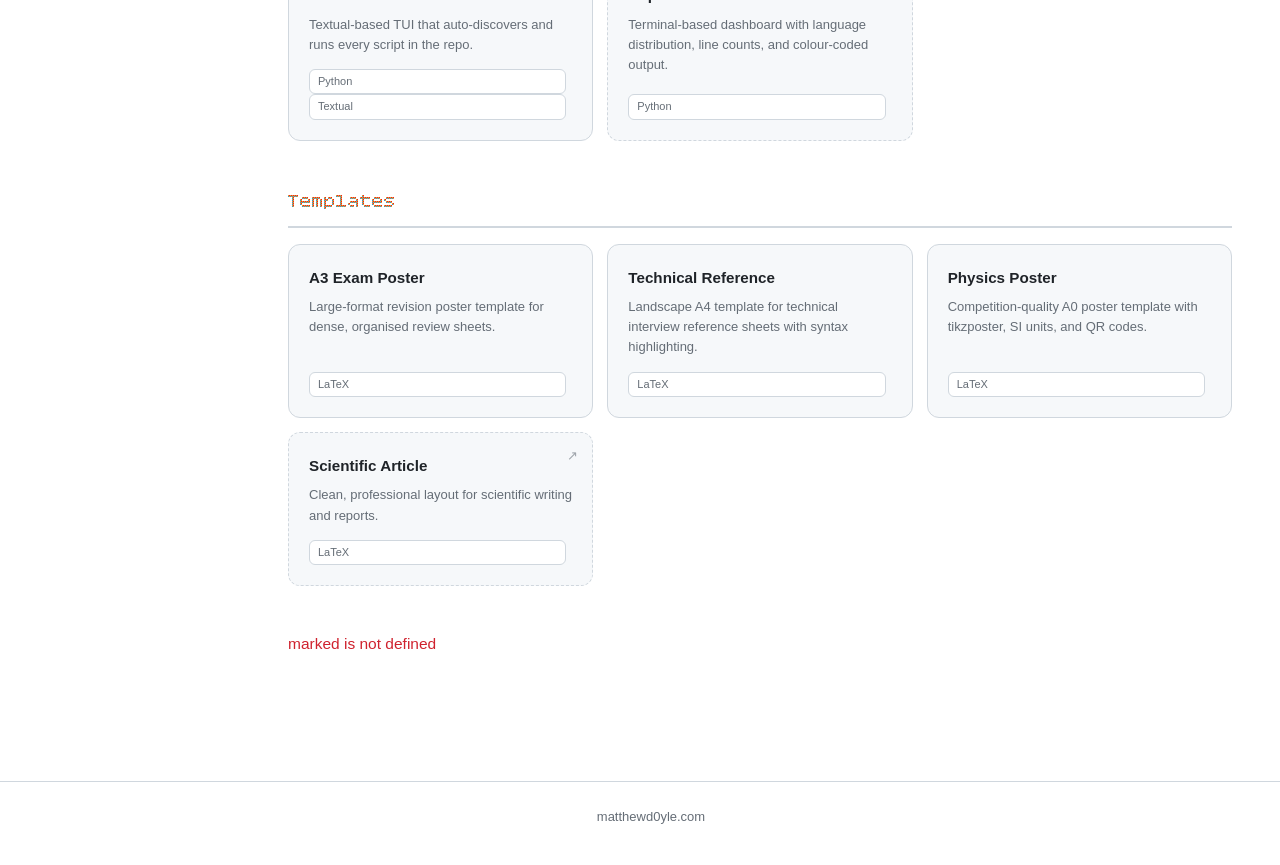
==== commit 939d4e68: "Auto-generate gallery and dashboard cards" ====
--- a/index.html
+++ b/index.html
@@ -56,130 +56,7 @@
     <p>A selection of scripts, templates and tools for solving problems.</p>
   </div>
 
-  <!-- ── Mathematics ─────────────────────────────────────────────── -->
-  <div class="category" id="mathematics">
-    <h2 class="category-heading">Mathematics</h2>
-    <div class="card-grid">
-      <a class="card" href="shared/md.html?src=Mathematics/Numerical-Methods/Interpolation/README.md">
-        <h3>Interpolation</h3>
-        <p>Lagrange polynomial, Newton's divided differences, cubic splines, and Runge's phenomenon.</p>
-        <span class="tag">Python</span>
-      </a>
-      <a class="card" href="shared/md.html?src=Mathematics/Numerical-Methods/Root-Finding/README.md">
-        <h3>Root Finding</h3>
-        <p>Bisection, Newton-Raphson, and secant methods with a Newton fractal visualisation.</p>
-        <span class="tag">Python</span>
-      </a>
-      <a class="card" href="shared/md.html?src=Mathematics/Numerical-Methods/ODE-Solvers/README.md">
-        <h3>ODE Solvers</h3>
-        <p>Forward Euler, Heun's (RK2), classic RK4, and Adams-Bashforth multi-step methods.</p>
-        <span class="tag">Python</span>
-      </a>
-      <a class="card" href="shared/md.html?src=Mathematics/Numerical-Methods/Numerical-Integration/README.md">
-        <h3>Numerical Integration</h3>
-        <p>Trapezoidal, Simpson's, and Gauss-Legendre quadrature with convergence analysis.</p>
-        <span class="tag">Python</span>
-      </a>
-      <a class="card" href="shared/md.html?src=Mathematics/Numerical-Methods/FFT-Spectral/README.md">
-        <h3>FFT &amp; Spectral Methods</h3>
-        <p>DFT, Cooley-Tukey FFT, power spectra, spectral differentiation, and Chebyshev polynomials.</p>
-        <span class="tag">Python</span>
-      </a>
-      <a class="card" href="shared/md.html?src=Mathematics/Numerical-Methods/Chaos-Dynamics/README.md">
-        <h3>Chaos &amp; Dynamical Systems</h3>
-        <p>Logistic map, bifurcation diagrams, Lyapunov exponents, Lorenz attractor, double pendulum.</p>
-        <span class="tag">Python</span>
-      </a>
-      <a class="card" href="shared/md.html?src=Mathematics/Numerical-Methods/Reaction-Diffusion/README.md">
-        <h3>Reaction-Diffusion</h3>
-        <p>Gray-Scott model generating Turing patterns — spots, stripes, coral, and self-replicating structures.</p>
-        <span class="tag">Python</span>
-      </a>
-      <a class="card" href="Mathematics/Hypothesis Testing/HypothesisTesting.html">
-        <h3>Hypothesis Testing</h3>
-        <p>Interactive decision tree for selecting statistical tests, with practice problems.</p>
-        <span class="tag">HTML</span><span class="tag">Mermaid</span>
-      </a>
-      <a class="card" href="shared/md.html?src=Mathematics/TSP/README.md">
-        <h3>Travelling Salesman Problem</h3>
-        <p>Node/edge generation and TSP solving via graph theory and optimisation.</p>
-        <span class="tag">Python</span>
-      </a>
-    </div>
-  </div>
-
-  <!-- ── Analysis ────────────────────────────────────────────────── -->
-  <div class="category" id="analysis">
-    <h2 class="category-heading">Analysis</h2>
-    <div class="card-grid">
-      <a class="card" href="shared/md.html?src=Analysis/Step-Detection/README.md">
-        <h3>Step Detection</h3>
-        <p>Detect abrupt step changes in noisy 1D data using rolling average and threshold.</p>
-        <span class="tag">MATLAB</span>
-      </a>
-    </div>
-  </div>
-
-  <!-- ── Physics ─────────────────────────────────────────────────── -->
-  <div class="category" id="physics">
-    <h2 class="category-heading">Physics</h2>
-    <div class="card-grid">
-      <a class="card" href="shared/md.html?src=Physics/Jupiter-Satellite-Orbits/README.md">
-        <h3>Jupiter Satellite Orbits</h3>
-        <p>Symplectic N-body simulation of the Galilean moons with energy conservation, Kepler verification, Laplace resonance, and 3D visualisations.</p>
-        <span class="tag">Python</span>
-      </a>
-      <a class="card" href="shared/md.html?src=Physics/Percolation/README.md">
-        <h3>Percolation</h3>
-        <p>Site, bond, and exotic percolation variants (gradient, explosive, bootstrap, invasion, directed) with Monte Carlo simulations and artistic visualisations.</p>
-        <span class="tag">Python</span>
-      </a>
-    </div>
-  </div>
-
-  <!-- ── Dev-Tools ───────────────────────────────────────────────── -->
-  <div class="category" id="dev-tools">
-    <h2 class="category-heading">Dev-Tools</h2>
-    <div class="card-grid">
-      <a class="card" href="https://github.com/matthewjdoyle/Resources/tree/main/Dev-Tools" target="_blank" rel="noopener">
-        <h3>Repo Dashboard</h3>
-        <p>Terminal-based dashboard with language distribution, line counts, and colour-coded output.</p>
-        <span class="tag">Python</span>
-      </a>
-      <a class="card" href="shared/md.html?src=Dev-Tools/workbench/README.md">
-        <h3>Resource Workbench</h3>
-        <p>Textual-based TUI that auto-discovers and runs every script in the repo.</p>
-        <span class="tag">Python</span><span class="tag">Textual</span>
-      </a>
-    </div>
-  </div>
-
-  <!-- ── Templates ───────────────────────────────────────────────── -->
-  <div class="category" id="templates">
-    <h2 class="category-heading">Templates</h2>
-    <div class="card-grid">
-      <a class="card" href="shared/md.html?src=Templates/LaTeX/A3 Exam Poster Template/README.md">
-        <h3>A3 Exam Poster</h3>
-        <p>Large-format revision poster template for dense, organised review sheets.</p>
-        <span class="tag">LaTeX</span>
-      </a>
-      <a class="card" href="https://github.com/matthewjdoyle/Resources/tree/main/Templates/LaTeX/Popular%20Account%20Template" target="_blank" rel="noopener">
-        <h3>Scientific Article</h3>
-        <p>Clean, professional layout for scientific writing and reports.</p>
-        <span class="tag">LaTeX</span>
-      </a>
-      <a class="card" href="shared/md.html?src=Templates/LaTeX/Info Sheet/README.md">
-        <h3>Technical Reference</h3>
-        <p>Landscape A4 template for technical interview reference sheets with syntax highlighting.</p>
-        <span class="tag">LaTeX</span>
-      </a>
-      <a class="card" href="shared/md.html?src=Templates/LaTeX/Physics Poster Template/README.md">
-        <h3>Physics Poster</h3>
-        <p>Competition-quality A0 poster template with tikzposter, SI units, and QR codes.</p>
-        <span class="tag">LaTeX</span>
-      </a>
-    </div>
-  </div>
+  <div id="dashboard-cards"></div>
 
   <!-- ── README ──────────────────────────────────────────────────── -->
   <div class="category" id="readme">
@@ -202,6 +79,7 @@
 <script src="shared/toc.js"></script>
 <script>
   renderTOC('sidebar-nav', null);
+  renderCards('dashboard-cards');
 
   fetch('README.md')
     .then(r => {
